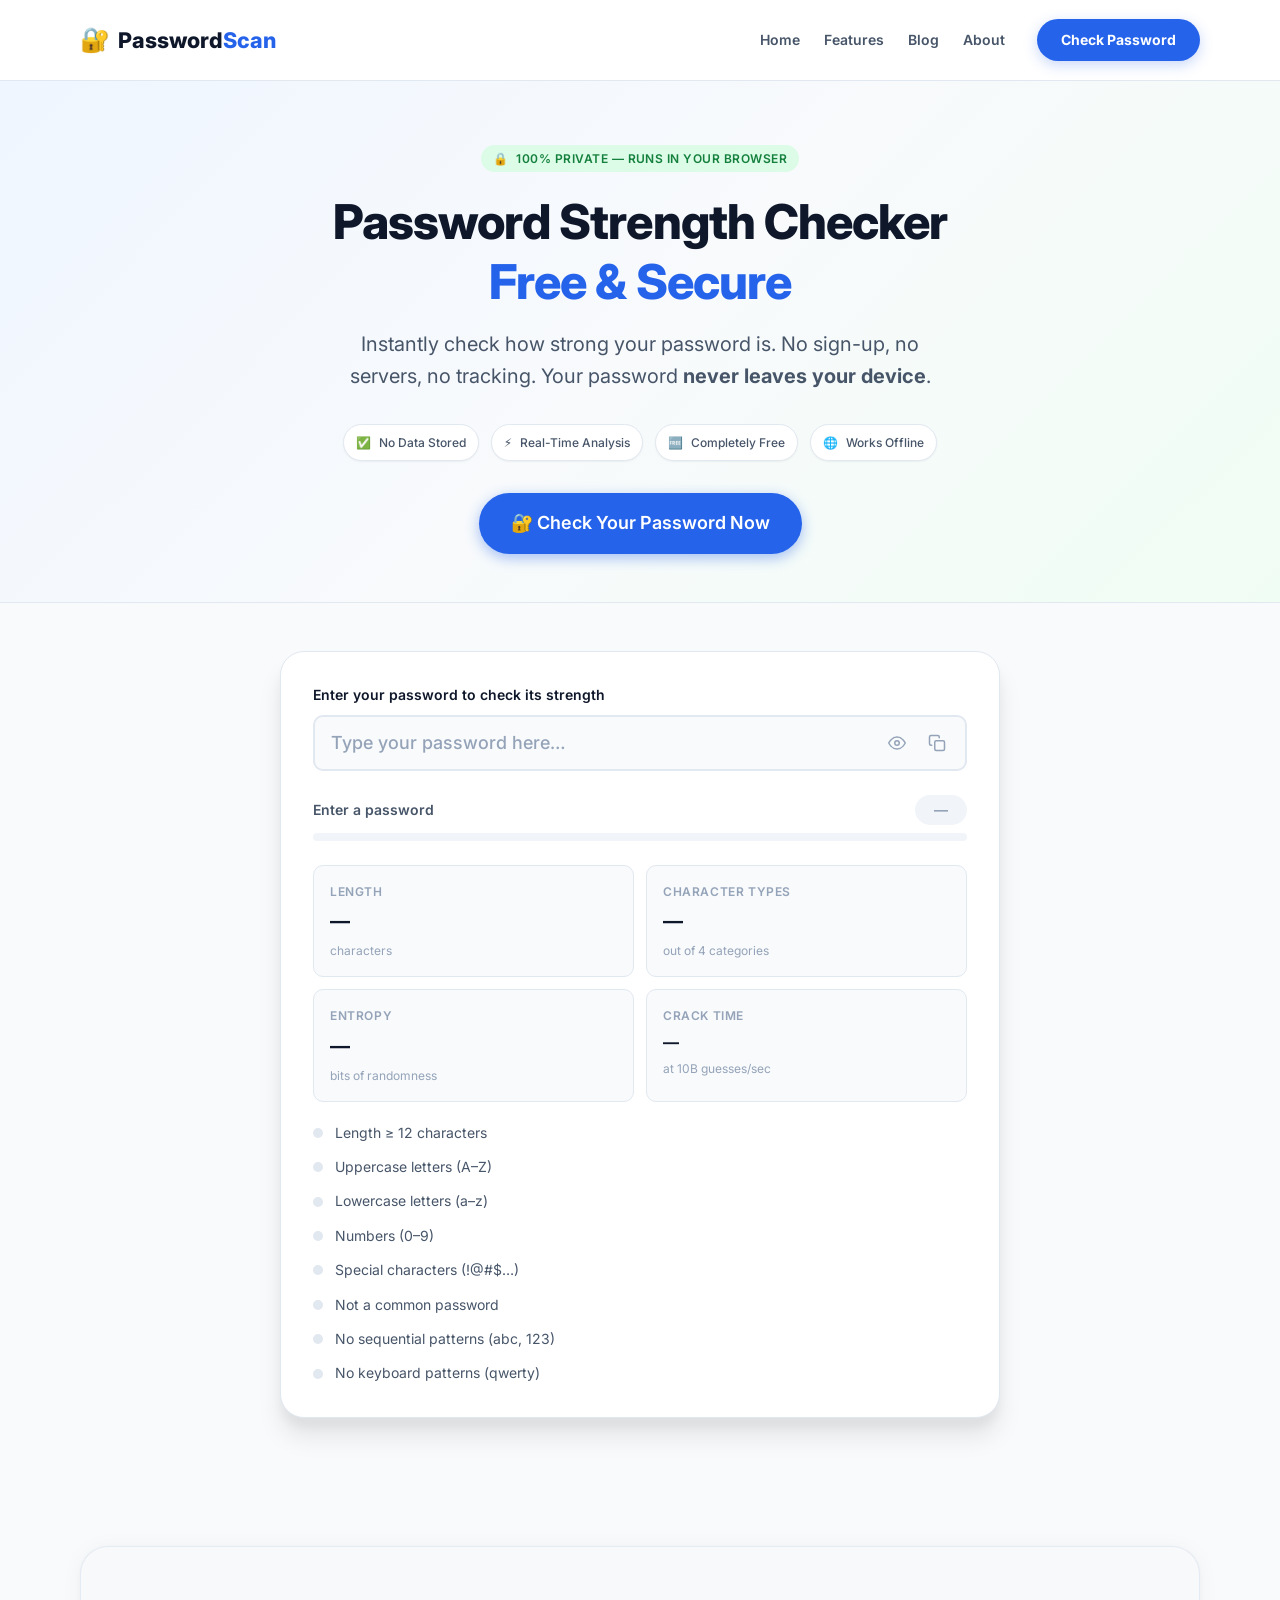
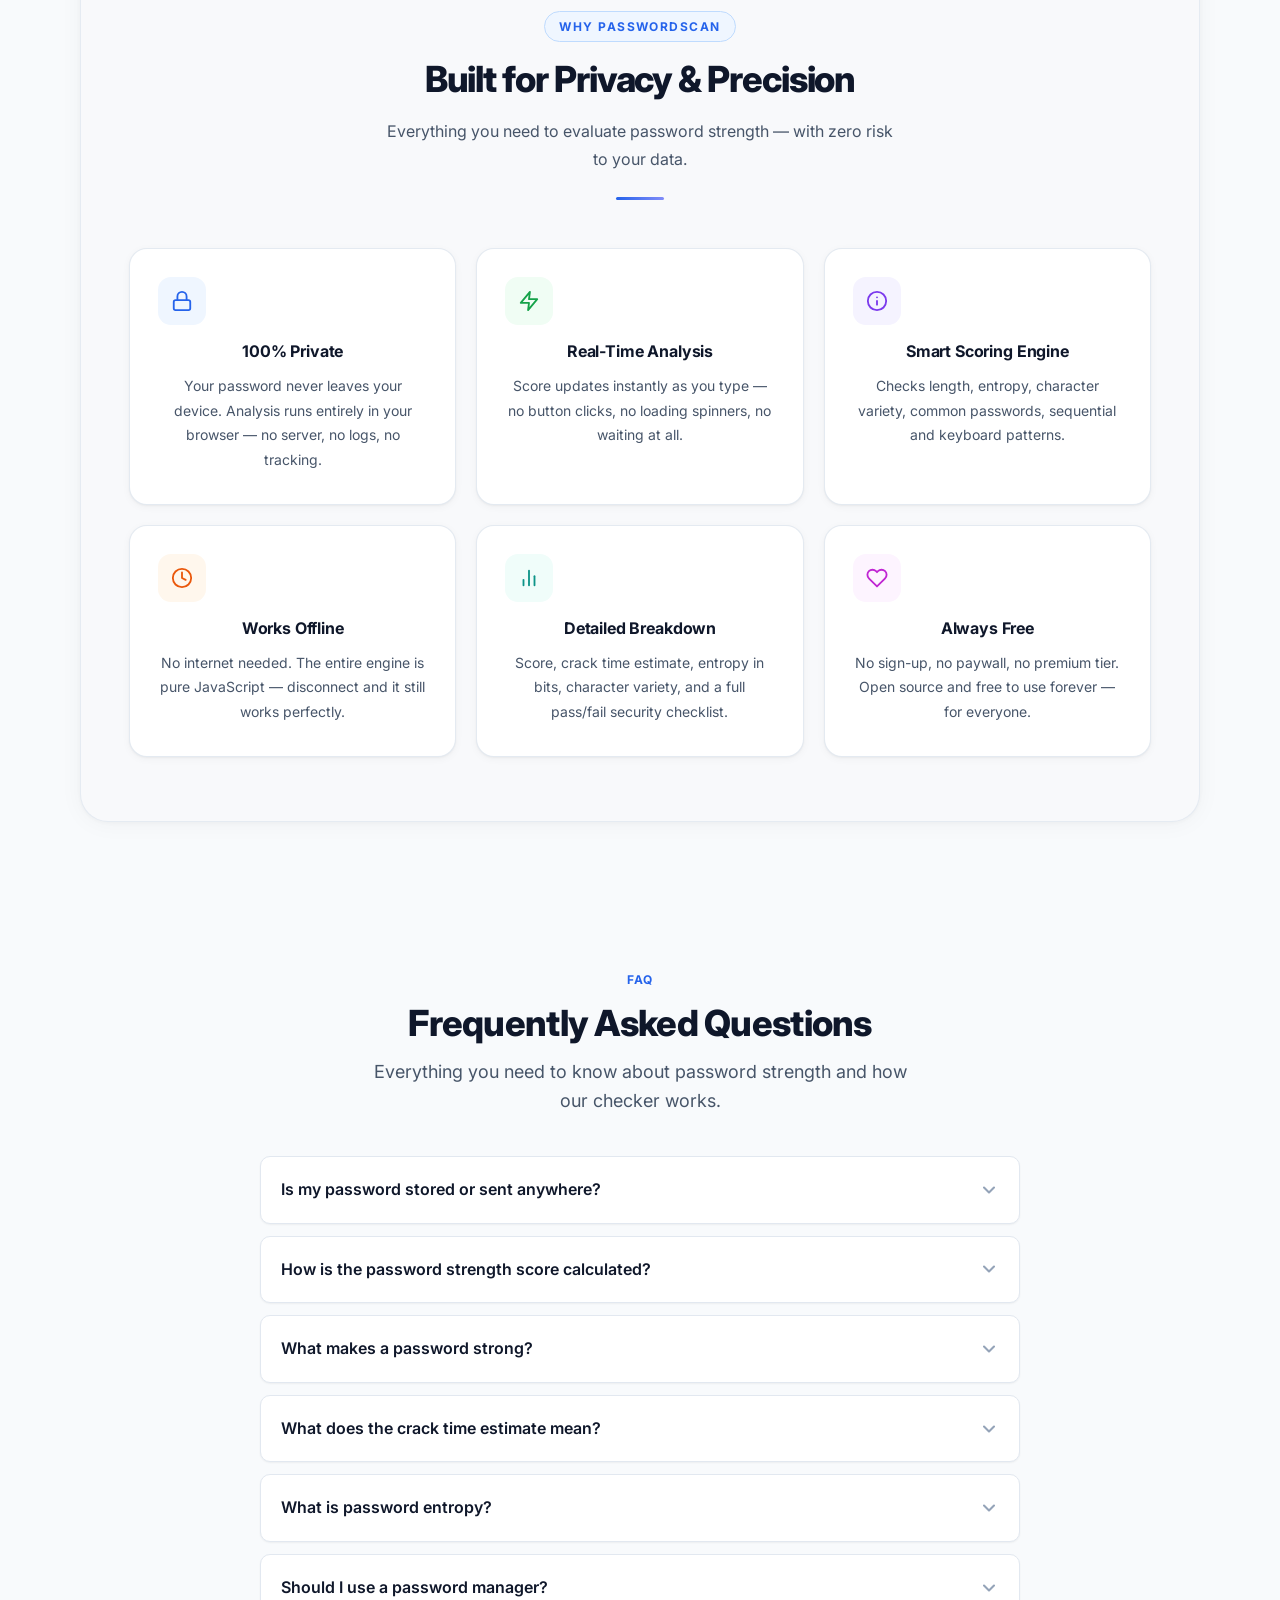
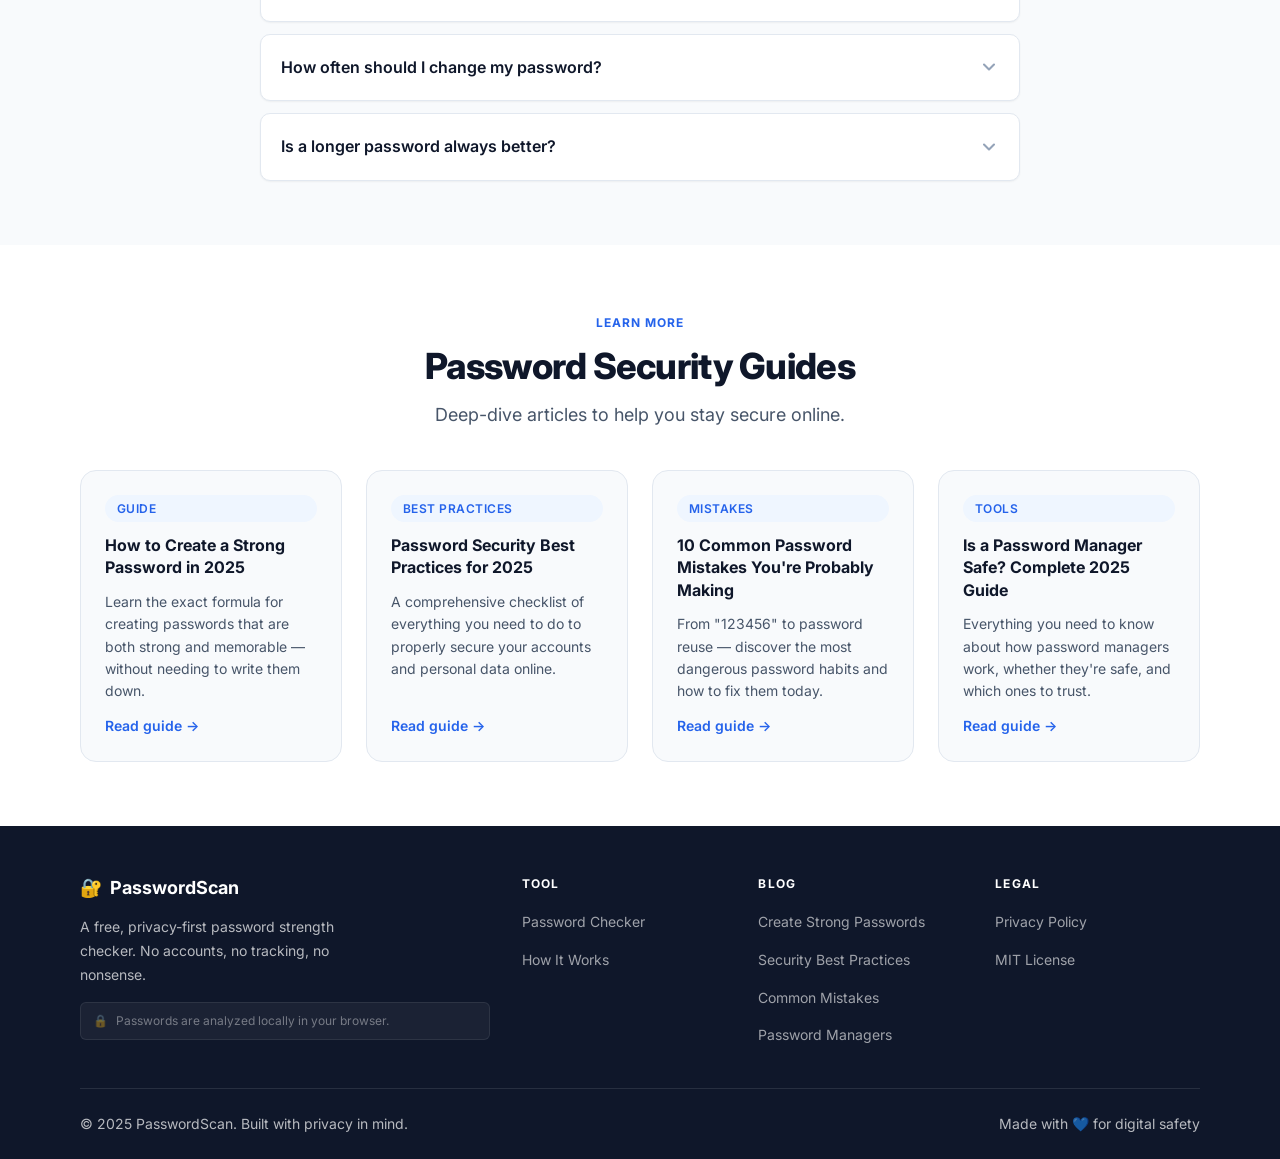
==== index.html @ da3a09b2 "Add files via upload" ====
﻿<!DOCTYPE html>
<html lang="en">

<head>
    <meta charset="UTF-8">
    <meta name="viewport" content="width=device-width, initial-scale=1.0">

    <!-- Primary SEO -->
    <title>Password Strength Checker – Free & Secure | PasswordScan</title>
    <meta name="description"
        content="Check your password strength instantly. Free, secure, and 100% client-side — your password never leaves your browser. Get a score, crack time estimate, and improvement tips.">
    <link rel="canonical" href="https://passwordscan.vercel.app/">

    <!-- Open Graph -->
    <meta property="og:type" content="website">
    <meta property="og:url" content="https://passwordscan.vercel.app/">
    <meta property="og:title" content="Password Strength Checker – Free & Secure | PasswordScan">
    <meta property="og:description"
        content="Check your password strength instantly. Free, secure, and 100% client-side — your password never leaves your browser.">
    <meta property="og:image" content="https://passwordscan.vercel.app/assets/og-image.jpg">
    <meta property="og:image:width" content="1200">
    <meta property="og:image:height" content="630">
    <meta property="og:site_name" content="PasswordScan">

    <!-- Twitter Card -->
    <meta name="twitter:card" content="summary_large_image">
    <meta name="twitter:title" content="Password Strength Checker – Free & Secure | PasswordScan">
    <meta name="twitter:description"
        content="100% client-side password strength checker. Score, crack time, and actionable tips. Your password never leaves your browser.">
    <meta name="twitter:image" content="https://passwordscan.vercel.app/assets/og-image.jpg">

    <!-- Performance -->
    <link rel="preconnect" href="https://fonts.googleapis.com">
    <link rel="preconnect" href="https://fonts.gstatic.com" crossorigin>
    <link href="https://fonts.googleapis.com/css2?family=Inter:wght@400;500;600;700;800&display=swap" rel="stylesheet">
    <link rel="stylesheet" href="css/styles.css">

    <!-- Favicon -->
    <link rel="icon"
        href="data:image/svg+xml,<svg xmlns='http://www.w3.org/2000/svg' viewBox='0 0 100 100'><text y='.9em' font-size='90'>🔐</text></svg>">

    <!-- JSON-LD: WebApplication -->
    <script type="application/ld+json">
  {
    "@context": "https://schema.org",
    "@type": "WebApplication",
    "name": "PasswordScan",
    "url": "https://passwordscan.vercel.app/",
    "description": "Free, privacy-first password strength checker. Analyzes passwords entirely in your browser with no data transmission.",
    "applicationCategory": "SecurityApplication",
    "operatingSystem": "All",
    "offers": {
      "@type": "Offer",
      "price": "0",
      "priceCurrency": "USD"
    },
    "featureList": [
      "Real-time password strength analysis",
      "Crack time estimation",
      "Improvement suggestions",
      "100% client-side — no data stored"
    ]
  }
  </script>

    <!-- JSON-LD: FAQPage -->
    <script type="application/ld+json">
  {
    "@context": "https://schema.org",
    "@type": "FAQPage",
    "mainEntity": [
      {
        "@type": "Question",
        "name": "Is my password stored or sent anywhere?",
        "acceptedAnswer": {
          "@type": "Answer",
          "text": "No. PasswordScan runs entirely in your browser using JavaScript. Your password is never sent to any server, stored in any database, or transmitted over the internet. Everything happens locally on your device."
        }
      },
      {
        "@type": "Question",
        "name": "How is the password strength score calculated?",
        "acceptedAnswer": {
          "@type": "Answer",
          "text": "The score (0–100) is calculated by analyzing: password length, presence of uppercase and lowercase letters, numbers, and symbols, character variety, entropy, and penalties for common passwords, sequential patterns (like 'abc' or '123'), keyboard patterns (like 'qwerty'), and repeated characters."
        }
      },
      {
        "@type": "Question",
        "name": "What makes a password strong?",
        "acceptedAnswer": {
          "@type": "Answer",
          "text": "A strong password has at least 12–16 characters and uses a mix of uppercase letters, lowercase letters, numbers, and special symbols. It avoids dictionary words, common patterns, and personal information like your name or birthday."
        }
      },
      {
        "@type": "Question",
        "name": "What does the crack time estimate mean?",
        "acceptedAnswer": {
          "@type": "Answer",
          "text": "The crack time is an estimate of how long it would take a powerful computer making 10 billion guesses per second to crack your password. This is based on the password's entropy — the mathematical measure of randomness and unpredictability."
        }
      },
      {
        "@type": "Question",
        "name": "Should I use a password manager?",
        "acceptedAnswer": {
          "@type": "Answer",
          "text": "Yes. Password managers like Bitwarden, 1Password, and Dashlane help you create and store strong, unique passwords for every account. This is the single most effective way to improve your password security."
        }
      }
    ]
  }
  </script>
</head>

<body>

    <div id="header"></div>

    <main id="main-content">

        <!-- ── HERO ──────────────────────────────────────────────── -->
        <section class="hero" aria-labelledby="hero-heading">
            <div class="container">
                <div class="hero-badge" aria-label="Privacy guarantee">
                    <span aria-hidden="true">🔒</span> 100% Private — Runs in Your Browser
                </div>

                <h1 id="hero-heading">
                    Password Strength Checker<br>
                    <span class="highlight">Free &amp; Secure</span>
                </h1>

                <p class="hero-subtitle">
                    Instantly check how strong your password is. No sign-up, no servers, no tracking.
                    Your password <strong>never leaves your device</strong>.
                </p>

                <div class="trust-badges" aria-label="Trust indicators">
                    <span class="trust-badge"><span aria-hidden="true">✅</span> No Data Stored</span>
                    <span class="trust-badge"><span aria-hidden="true">⚡</span> Real-Time Analysis</span>
                    <span class="trust-badge"><span aria-hidden="true">🆓</span> Completely Free</span>
                    <span class="trust-badge"><span aria-hidden="true">🌐</span> Works Offline</span>
                </div>

                <div class="hero-cta" style="margin-top:var(--space-8);display:flex;justify-content:center;">
                    <a href="#tool-section" class="btn btn-primary btn-lg" id="hero-check-btn">
                        🔐 Check Your Password Now
                    </a>
                </div>
            </div>
        </section>

        <!-- ── TOOL ───────────────────────────────────────────────── -->
        <section class="tool-section" id="tool-section" aria-labelledby="tool-heading">
            <div class="container">
                <div class="tool-card">
                    <h2 id="tool-heading" class="visually-hidden">Password Strength Checker Tool</h2>

                    <!-- Password Input -->
                    <label for="password-input" class="input-label">
                        Enter your password to check its strength
                    </label>
                    <div class="input-wrapper">
                        <input type="password" id="password-input" class="password-input"
                            placeholder="Type your password here…" autocomplete="new-password" spellcheck="false"
                            autocorrect="off" autocapitalize="none" aria-describedby="strength-announce"
                            maxlength="128">
                        <div class="input-actions">
                            <button class="icon-btn" id="toggle-visibility" aria-label="Show password" type="button">
                                <!-- injected by ui-controller.js -->
                            </button>
                            <button class="icon-btn" id="copy-btn" aria-label="Copy password to clipboard"
                                type="button">
                                <svg xmlns="http://www.w3.org/2000/svg" width="18" height="18" viewBox="0 0 24 24"
                                    fill="none" stroke="currentColor" stroke-width="2" stroke-linecap="round"
                                    stroke-linejoin="round" aria-hidden="true">
                                    <rect x="9" y="9" width="13" height="13" rx="2" ry="2" />
                                    <path d="M5 15H4a2 2 0 0 1-2-2V4a2 2 0 0 1 2-2h9a2 2 0 0 1 2 2v1" />
                                </svg>
                            </button>
                        </div>
                    </div>

                    <!-- ARIA Live Region -->
                    <div id="strength-announce" class="visually-hidden" role="status" aria-live="polite"
                        aria-atomic="true"></div>

                    <!-- Strength Meter -->
                    <div class="meter-section">
                        <div class="meter-header">
                            <span id="strength-label" class="strength-label-text" aria-hidden="true">Enter a
                                password</span>
                            <span id="score-badge" class="score-badge" aria-hidden="true">—</span>
                        </div>
                        <div class="meter-track" role="progressbar" aria-valuenow="0" aria-valuemin="0"
                            aria-valuemax="100" aria-label="Password strength">
                            <div class="meter-fill" id="meter-fill"></div>
                        </div>
                    </div>

                    <!-- Score Grid -->
                    <div class="score-grid" aria-label="Password analysis breakdown">
                        <div class="score-card">
                            <div class="score-card-label">Length</div>
                            <div class="score-card-value" id="card-length">—</div>
                            <div class="score-card-sub">characters</div>
                        </div>
                        <div class="score-card">
                            <div class="score-card-label">Character Types</div>
                            <div class="score-card-value" id="card-variety">—</div>
                            <div class="score-card-sub">out of 4 categories</div>
                        </div>
                        <div class="score-card">
                            <div class="score-card-label">Entropy</div>
                            <div class="score-card-value" id="card-entropy">—</div>
                            <div class="score-card-sub">bits of randomness</div>
                        </div>
                        <div class="score-card">
                            <div class="score-card-label">Crack Time</div>
                            <div class="score-card-value" id="card-crack-time" style="font-size:var(--text-base)">—
                            </div>
                            <div class="score-card-sub">at 10B guesses/sec</div>
                        </div>
                    </div>

                    <!-- Factor Checklist -->
                    <div class="factors-list" aria-label="Password requirements checklist">
                        <div class="factor-item" id="factor-length">
                            <div class="factor-indicator" aria-hidden="true"></div>
                            <span class="factor-label">Length ≥ 12 characters</span>
                            <span class="factor-status" aria-hidden="true"></span>
                        </div>
                        <div class="factor-item" id="factor-upper">
                            <div class="factor-indicator" aria-hidden="true"></div>
                            <span class="factor-label">Uppercase letters (A–Z)</span>
                            <span class="factor-status" aria-hidden="true"></span>
                        </div>
                        <div class="factor-item" id="factor-lower">
                            <div class="factor-indicator" aria-hidden="true"></div>
                            <span class="factor-label">Lowercase letters (a–z)</span>
                            <span class="factor-status" aria-hidden="true"></span>
                        </div>
                        <div class="factor-item" id="factor-numbers">
                            <div class="factor-indicator" aria-hidden="true"></div>
                            <span class="factor-label">Numbers (0–9)</span>
                            <span class="factor-status" aria-hidden="true"></span>
                        </div>
                        <div class="factor-item" id="factor-symbols">
                            <div class="factor-indicator" aria-hidden="true"></div>
                            <span class="factor-label">Special characters (!@#$…)</span>
                            <span class="factor-status" aria-hidden="true"></span>
                        </div>
                        <div class="factor-item" id="factor-common">
                            <div class="factor-indicator" aria-hidden="true"></div>
                            <span class="factor-label">Not a common password</span>
                            <span class="factor-status" aria-hidden="true"></span>
                        </div>
                        <div class="factor-item" id="factor-sequence">
                            <div class="factor-indicator" aria-hidden="true"></div>
                            <span class="factor-label">No sequential patterns (abc, 123)</span>
                            <span class="factor-status" aria-hidden="true"></span>
                        </div>
                        <div class="factor-item" id="factor-keyboard">
                            <div class="factor-indicator" aria-hidden="true"></div>
                            <span class="factor-label">No keyboard patterns (qwerty)</span>
                            <span class="factor-status" aria-hidden="true"></span>
                        </div>
                    </div>

                    <!-- Suggestions Panel -->
                    <div class="suggestions-panel" id="suggestions-panel" aria-live="polite">
                        <div class="suggestions-header">
                            <span aria-hidden="true">💡</span> How to improve your password
                        </div>
                        <ul class="suggestions-list" id="suggestions-list"
                            aria-label="Password improvement suggestions"></ul>
                    </div>
                </div>
            </div>
        </section>
        <!-- ── FEATURES ───────────────────────────────────────────── -->
        <section class="features-section" id="features-section" aria-labelledby="features-heading">
            <div class="container">
                <div class="features-outer">

                    <!-- Section header -->
                    <div class="features-section-header">
                        <span class="features-eyebrow">Why PasswordScan</span>
                        <h2 class="features-title" id="features-heading">Built for Privacy &amp; Precision</h2>
                        <p class="features-subtitle">Everything you need to evaluate password strength — with zero risk
                            to your data.</p>
                        <div class="features-divider" aria-hidden="true"></div>
                    </div>

                    <!-- Cards grid -->
                    <div class="features-grid" role="list">

                        <article class="feature-card" role="listitem" tabindex="0">
                            <div class="fc-icon-wrap fc-blue" aria-hidden="true">
                                <svg width="22" height="22" viewBox="0 0 24 24" fill="none" stroke="currentColor"
                                    stroke-width="2" stroke-linecap="round" stroke-linejoin="round">
                                    <rect x="3" y="11" width="18" height="11" rx="2" />
                                    <path d="M7 11V7a5 5 0 0 1 10 0v4" />
                                </svg>
                            </div>
                            <h3 class="fc-title">100% Private</h3>
                            <p class="fc-desc">Your password never leaves your device. Analysis runs entirely in your
                                browser — no server, no logs, no tracking.</p>
                        </article>

                        <article class="feature-card" role="listitem" tabindex="0">
                            <div class="fc-icon-wrap fc-green" aria-hidden="true">
                                <svg width="22" height="22" viewBox="0 0 24 24" fill="none" stroke="currentColor"
                                    stroke-width="2" stroke-linecap="round" stroke-linejoin="round">
                                    <polygon points="13 2 3 14 12 14 11 22 21 10 12 10 13 2" />
                                </svg>
                            </div>
                            <h3 class="fc-title">Real-Time Analysis</h3>
                            <p class="fc-desc">Score updates instantly as you type — no button clicks, no loading
                                spinners, no waiting at all.</p>
                        </article>

                        <article class="feature-card" role="listitem" tabindex="0">
                            <div class="fc-icon-wrap fc-purple" aria-hidden="true">
                                <svg width="22" height="22" viewBox="0 0 24 24" fill="none" stroke="currentColor"
                                    stroke-width="2" stroke-linecap="round" stroke-linejoin="round">
                                    <circle cx="12" cy="12" r="10" />
                                    <path d="M12 16v-4M12 8h.01" />
                                </svg>
                            </div>
                            <h3 class="fc-title">Smart Scoring Engine</h3>
                            <p class="fc-desc">Checks length, entropy, character variety, common passwords, sequential
                                and keyboard patterns.</p>
                        </article>

                        <article class="feature-card" role="listitem" tabindex="0">
                            <div class="fc-icon-wrap fc-orange" aria-hidden="true">
                                <svg width="22" height="22" viewBox="0 0 24 24" fill="none" stroke="currentColor"
                                    stroke-width="2" stroke-linecap="round" stroke-linejoin="round">
                                    <path d="M12 2a10 10 0 1 0 10 10A10 10 0 0 0 12 2z" />
                                    <path d="M12 6v6l4 2" />
                                </svg>
                            </div>
                            <h3 class="fc-title">Works Offline</h3>
                            <p class="fc-desc">No internet needed. The entire engine is pure JavaScript — disconnect and
                                it still works perfectly.</p>
                        </article>

                        <article class="feature-card" role="listitem" tabindex="0">
                            <div class="fc-icon-wrap fc-teal" aria-hidden="true">
                                <svg width="22" height="22" viewBox="0 0 24 24" fill="none" stroke="currentColor"
                                    stroke-width="2" stroke-linecap="round" stroke-linejoin="round">
                                    <line x1="18" y1="20" x2="18" y2="10" />
                                    <line x1="12" y1="20" x2="12" y2="4" />
                                    <line x1="6" y1="20" x2="6" y2="14" />
                                </svg>
                            </div>
                            <h3 class="fc-title">Detailed Breakdown</h3>
                            <p class="fc-desc">Score, crack time estimate, entropy in bits, character variety, and a
                                full pass/fail security checklist.</p>
                        </article>

                        <article class="feature-card" role="listitem" tabindex="0">
                            <div class="fc-icon-wrap fc-pink" aria-hidden="true">
                                <svg width="22" height="22" viewBox="0 0 24 24" fill="none" stroke="currentColor"
                                    stroke-width="2" stroke-linecap="round" stroke-linejoin="round">
                                    <path
                                        d="M20.84 4.61a5.5 5.5 0 0 0-7.78 0L12 5.67l-1.06-1.06a5.5 5.5 0 0 0-7.78 7.78l1.06 1.06L12 21.23l7.78-7.78 1.06-1.06a5.5 5.5 0 0 0 0-7.78z" />
                                </svg>
                            </div>
                            <h3 class="fc-title">Always Free</h3>
                            <p class="fc-desc">No sign-up, no paywall, no premium tier. Open source and free to use
                                forever — for everyone.</p>
                        </article>

                    </div><!-- /features-grid -->
                </div><!-- /features-outer -->
            </div><!-- /container -->
        </section>

        <!-- ── FAQ ────────────────────────────────────────────────── -->
        <section class="section faq-section" id="faq" aria-labelledby="faq-heading">
            <div class="container">
                <div class="section-header">
                    <div class="section-label">FAQ</div>
                    <h2 class="section-title" id="faq-heading">Frequently Asked Questions</h2>
                    <p class="section-desc">Everything you need to know about password strength and how our checker
                        works.</p>
                </div>

                <div class="faq-list" role="list">

                    <div class="faq-item" role="listitem">
                        <button class="faq-question" aria-expanded="false">
                            Is my password stored or sent anywhere?
                            <svg class="faq-icon" xmlns="http://www.w3.org/2000/svg" viewBox="0 0 24 24" fill="none"
                                stroke="currentColor" stroke-width="2.5" stroke-linecap="round" stroke-linejoin="round"
                                aria-hidden="true">
                                <polyline points="6 9 12 15 18 9" />
                            </svg>
                        </button>
                        <div class="faq-answer">
                            <div class="faq-answer-inner">
                                No. PasswordScan runs entirely in your browser using JavaScript. Your password is
                                <strong>never sent to any server</strong>, stored in any database, or transmitted over
                                the internet. Everything happens locally on your device. You can even disconnect from
                                the internet and the tool will still work.
                            </div>
                        </div>
                    </div>

                    <div class="faq-item" role="listitem">
                        <button class="faq-question" aria-expanded="false">
                            How is the password strength score calculated?
                            <svg class="faq-icon" xmlns="http://www.w3.org/2000/svg" viewBox="0 0 24 24" fill="none"
                                stroke="currentColor" stroke-width="2.5" stroke-linecap="round" stroke-linejoin="round"
                                aria-hidden="true">
                                <polyline points="6 9 12 15 18 9" />
                            </svg>
                        </button>
                        <div class="faq-answer">
                            <div class="faq-answer-inner">
                                The score (0–100) analyzes: password length (longer = better), character variety
                                (uppercase, lowercase, numbers, symbols), mathematical entropy (bits of randomness), and
                                applies penalties for common passwords, sequential patterns like "abc" or "123",
                                keyboard patterns like "qwerty", and repeated characters.
                            </div>
                        </div>
                    </div>

                    <div class="faq-item" role="listitem">
                        <button class="faq-question" aria-expanded="false">
                            What makes a password strong?
                            <svg class="faq-icon" xmlns="http://www.w3.org/2000/svg" viewBox="0 0 24 24" fill="none"
                                stroke="currentColor" stroke-width="2.5" stroke-linecap="round" stroke-linejoin="round"
                                aria-hidden="true">
                                <polyline points="6 9 12 15 18 9" />
                            </svg>
                        </button>
                        <div class="faq-answer">
                            <div class="faq-answer-inner">
                                A strong password has <strong>at least 12–16 characters</strong> and uses a mix of
                                uppercase letters (A–Z), lowercase letters (a–z), numbers (0–9), and special symbols
                                (!@#$%). It avoids dictionary words, common patterns, and personal information like your
                                name or birthday.
                            </div>
                        </div>
                    </div>

                    <div class="faq-item" role="listitem">
                        <button class="faq-question" aria-expanded="false">
                            What does the crack time estimate mean?
                            <svg class="faq-icon" xmlns="http://www.w3.org/2000/svg" viewBox="0 0 24 24" fill="none"
                                stroke="currentColor" stroke-width="2.5" stroke-linecap="round" stroke-linejoin="round"
                                aria-hidden="true">
                                <polyline points="6 9 12 15 18 9" />
                            </svg>
                        </button>
                        <div class="faq-answer">
                            <div class="faq-answer-inner">
                                The crack time estimates how long it would take a powerful computer making <strong>10
                                    billion guesses per second</strong> to crack your password through brute force. This
                                is based on the password's entropy — the mathematical measure of unpredictability. A
                                password taking "centuries" to crack is considered very secure.
                            </div>
                        </div>
                    </div>

                    <div class="faq-item" role="listitem">
                        <button class="faq-question" aria-expanded="false">
                            What is password entropy?
                            <svg class="faq-icon" xmlns="http://www.w3.org/2000/svg" viewBox="0 0 24 24" fill="none"
                                stroke="currentColor" stroke-width="2.5" stroke-linecap="round" stroke-linejoin="round"
                                aria-hidden="true">
                                <polyline points="6 9 12 15 18 9" />
                            </svg>
                        </button>
                        <div class="faq-answer">
                            <div class="faq-answer-inner">
                                Entropy, measured in bits, quantifies how unpredictable a password is. It's calculated
                                from the size of the character set used and the length of the password. A password with
                                60+ bits of entropy is generally considered strong. For example, a 16-character password
                                using all four character types has around 104 bits of entropy.
                            </div>
                        </div>
                    </div>

                    <div class="faq-item" role="listitem">
                        <button class="faq-question" aria-expanded="false">
                            Should I use a password manager?
                            <svg class="faq-icon" xmlns="http://www.w3.org/2000/svg" viewBox="0 0 24 24" fill="none"
                                stroke="currentColor" stroke-width="2.5" stroke-linecap="round" stroke-linejoin="round"
                                aria-hidden="true">
                                <polyline points="6 9 12 15 18 9" />
                            </svg>
                        </button>
                        <div class="faq-answer">
                            <div class="faq-answer-inner">
                                Absolutely. Password managers like <strong>Bitwarden</strong> (free & open source),
                                1Password, and Dashlane help you create and securely store unique, strong passwords for
                                every account. This is the single most effective step you can take to improve your
                                online security. <a href="/blog/is-password-manager-safe/" class="text-primary">Read: Is
                                    a password manager safe?</a>
                            </div>
                        </div>
                    </div>

                    <div class="faq-item" role="listitem">
                        <button class="faq-question" aria-expanded="false">
                            How often should I change my password?
                            <svg class="faq-icon" xmlns="http://www.w3.org/2000/svg" viewBox="0 0 24 24" fill="none"
                                stroke="currentColor" stroke-width="2.5" stroke-linecap="round" stroke-linejoin="round"
                                aria-hidden="true">
                                <polyline points="6 9 12 15 18 9" />
                            </svg>
                        </button>
                        <div class="faq-answer">
                            <div class="faq-answer-inner">
                                Modern security guidelines (from NIST) no longer recommend changing passwords on a fixed
                                schedule. Instead, change your password if: you suspect a breach, you've been notified
                                of a data leak, or you've used the same password on multiple sites. Use a <a
                                    href="/blog/is-password-manager-safe/" class="text-primary">password manager</a> to
                                use unique passwords everywhere.
                            </div>
                        </div>
                    </div>

                    <div class="faq-item" role="listitem">
                        <button class="faq-question" aria-expanded="false">
                            Is a longer password always better?
                            <svg class="faq-icon" xmlns="http://www.w3.org/2000/svg" viewBox="0 0 24 24" fill="none"
                                stroke="currentColor" stroke-width="2.5" stroke-linecap="round" stroke-linejoin="round"
                                aria-hidden="true">
                                <polyline points="6 9 12 15 18 9" />
                            </svg>
                        </button>
                        <div class="faq-answer">
                            <div class="faq-answer-inner">
                                Yes — length is the single most impactful factor in password strength. A 20-character
                                password using only lowercase letters is often stronger than a 10-character password
                                with all four character types. Ideally, aim for both length <em>and</em> variety. A 16+
                                character password mixing all types is extremely strong.
                            </div>
                        </div>
                    </div>

                </div>
            </div>
        </section>

        <!-- ── RELATED ARTICLES ───────────────────────────────────── -->
        <section class="section articles-section" aria-labelledby="articles-heading">
            <div class="container">
                <div class="section-header">
                    <div class="section-label">Learn More</div>
                    <h2 class="section-title" id="articles-heading">Password Security Guides</h2>
                    <p class="section-desc">Deep-dive articles to help you stay secure online.</p>
                </div>

                <div class="articles-grid">
                    <a href="/blog/how-to-create-strong-password/" class="article-card">
                        <div class="article-tag">Guide</div>
                        <div class="article-title">How to Create a Strong Password in 2025</div>
                        <p class="article-excerpt">Learn the exact formula for creating passwords that are both strong
                            and memorable — without needing to write them down.</p>
                        <div class="article-link">Read guide <span aria-hidden="true">→</span></div>
                    </a>

                    <a href="/blog/password-security-best-practices/" class="article-card">
                        <div class="article-tag">Best Practices</div>
                        <div class="article-title">Password Security Best Practices for 2025</div>
                        <p class="article-excerpt">A comprehensive checklist of everything you need to do to properly
                            secure your accounts and personal data online.</p>
                        <div class="article-link">Read guide <span aria-hidden="true">→</span></div>
                    </a>

                    <a href="/blog/common-password-mistakes/" class="article-card">
                        <div class="article-tag">Mistakes</div>
                        <div class="article-title">10 Common Password Mistakes You're Probably Making</div>
                        <p class="article-excerpt">From "123456" to password reuse — discover the most dangerous
                            password habits and how to fix them today.</p>
                        <div class="article-link">Read guide <span aria-hidden="true">→</span></div>
                    </a>

                    <a href="/blog/is-password-manager-safe/" class="article-card">
                        <div class="article-tag">Tools</div>
                        <div class="article-title">Is a Password Manager Safe? Complete 2025 Guide</div>
                        <p class="article-excerpt">Everything you need to know about how password managers work, whether
                            they're safe, and which ones to trust.</p>
                        <div class="article-link">Read guide <span aria-hidden="true">→</span></div>
                    </a>
                </div>
            </div>
        </section>

    </main>

    <div id="footer"></div>

    <script src="js/components-loader.js"></script>

    <script type="module" src="js/ui-controller.js"></script>
</body>

</html>
---- css/styles.css ----
﻿/* ============================================================
   PasswordScan – styles.css
   Design System: Clean, bright, tool-style UI
   Author: PasswordScan
   ============================================================ */

/* ── 1. DESIGN TOKENS ─────────────────────────────────────── */
:root {
    /* Brand Colors */
    --clr-primary: #2563eb;
    --clr-primary-dark: #1d4ed8;
    --clr-primary-light: #eff6ff;

    /* Strength Colors */
    --clr-weak: #ef4444;
    --clr-moderate: #f97316;
    --clr-strong: #22c55e;
    --clr-very-strong: #16a34a;

    /* Neutral Palette */
    --clr-bg: #f8fafc;
    --clr-surface: #ffffff;
    --clr-border: #e2e8f0;
    --clr-border-light: #f1f5f9;

    /* Text */
    --clr-text-primary: #0f172a;
    --clr-text-secondary: #475569;
    --clr-text-muted: #94a3b8;

    /* Shadows */
    --shadow-xs: 0 1px 2px rgba(0, 0, 0, .05);
    --shadow-sm: 0 1px 3px rgba(0, 0, 0, .08), 0 1px 2px rgba(0, 0, 0, .04);
    --shadow-md: 0 4px 6px rgba(0, 0, 0, .07), 0 2px 4px rgba(0, 0, 0, .05);
    --shadow-lg: 0 10px 15px rgba(0, 0, 0, .08), 0 4px 6px rgba(0, 0, 0, .04);
    --shadow-xl: 0 20px 25px rgba(0, 0, 0, .08), 0 10px 10px rgba(0, 0, 0, .04);

    /* Radii */
    --radius-sm: 6px;
    --radius-md: 10px;
    --radius-lg: 16px;
    --radius-xl: 24px;
    --radius-full: 9999px;

    /* Spacing */
    --space-1: 4px;
    --space-2: 8px;
    --space-3: 12px;
    --space-4: 16px;
    --space-5: 20px;
    --space-6: 24px;
    --space-8: 32px;
    --space-10: 40px;
    --space-12: 48px;
    --space-16: 64px;
    --space-20: 80px;
    --space-24: 96px;

    /* Typography */
    --font-sans: 'Inter', system-ui, -apple-system, sans-serif;
    --text-xs: 0.75rem;
    --text-sm: 0.875rem;
    --text-base: 1rem;
    --text-lg: 1.125rem;
    --text-xl: 1.25rem;
    --text-2xl: 1.5rem;
    --text-3xl: 1.875rem;
    --text-4xl: 2.25rem;
    --text-5xl: 3rem;

    /* Transitions */
    --transition-fast: 150ms ease;
    --transition-base: 250ms ease;
    --transition-slow: 400ms ease;

    /* Layout */
    --container-max: 1160px;
    --container-px: var(--space-5);
}

/* ── 2. RESET ──────────────────────────────────────────────── */
*,
*::before,
*::after {
    box-sizing: border-box;
    margin: 0;
    padding: 0;
}

html {
    scroll-behavior: smooth;
    -webkit-text-size-adjust: 100%;
    tab-size: 4;
}

body {
    font-family: var(--font-sans);
    font-size: var(--text-base);
    line-height: 1.6;
    color: var(--clr-text-primary);
    background-color: var(--clr-bg);
    -webkit-font-smoothing: antialiased;
    -moz-osx-font-smoothing: grayscale;
}

img,
svg {
    display: block;
    max-width: 100%;
}

a {
    color: inherit;
    text-decoration: none;
}

ul,
ol {
    list-style: none;
}

button {
    cursor: pointer;
    border: none;
    background: none;
    font: inherit;
}

input,
textarea,
select {
    font: inherit;
}

h1,
h2,
h3,
h4,
h5,
h6 {
    line-height: 1.25;
    font-weight: 700;
    color: var(--clr-text-primary);
}

/* ── 3. LAYOUT ─────────────────────────────────────────────── */
.container {
    width: 100%;
    max-width: var(--container-max);
    margin-inline: auto;
    padding-inline: var(--container-px);
}

.section {
    padding-block: var(--space-16);
}

.section-sm {
    padding-block: var(--space-10);
}

.section-lg {
    padding-block: var(--space-24);
}

/* ── 4. TYPOGRAPHY UTILITIES ───────────────────────────────── */
.text-xs {
    font-size: var(--text-xs);
}

.text-sm {
    font-size: var(--text-sm);
}

.text-lg {
    font-size: var(--text-lg);
}

.text-xl {
    font-size: var(--text-xl);
}

.text-2xl {
    font-size: var(--text-2xl);
}

.text-3xl {
    font-size: var(--text-3xl);
}

.text-muted {
    color: var(--clr-text-secondary);
}

.text-primary {
    color: var(--clr-primary);
}

.font-medium {
    font-weight: 500;
}

.font-semibold {
    font-weight: 600;
}

.text-center {
    text-align: center;
}

/* ── 5. HEADER / NAV ───────────────────────────────────────── */
#header {
    position: sticky;
    top: 0;
    z-index: 1000;
}

.site-header {
    position: sticky;
    top: 0;
    z-index: 1000;
    background: rgba(255, 255, 255, 0.9);
    backdrop-filter: blur(12px);
    -webkit-backdrop-filter: blur(12px);
    border-bottom: 1px solid var(--clr-border);
    transition: all 0.3s cubic-bezier(0.4, 0, 0.2, 1);
}

.site-header.header-scrolled {
    background: rgba(255, 255, 255, 0.98);
    box-shadow: 0 4px 20px rgba(0, 0, 0, 0.05);
    border-bottom-color: transparent;
}

.header-inner {
    display: flex;
    align-items: center;
    justify-content: space-between;
    height: 80px;
    /* Default height */
    transition: height 0.3s ease;
}

.header-scrolled .header-inner {
    height: 64px;
    /* Reduced height on scroll */
}

/* Logo */
.logo {
    display: flex;
    align-items: center;
    gap: var(--space-2);
    font-weight: 800;
    font-size: 1.35rem;
    color: var(--clr-text-primary);
    flex-shrink: 0;
}

.logo-icon {
    font-size: 1.5rem;
}

.logo span.accent {
    color: var(--clr-primary);
}

/* Navigation */
.main-nav {
    display: flex;
    align-items: center;
    gap: var(--space-8);
}

.nav-links-wrap {
    display: flex;
    align-items: center;
    gap: var(--space-6);
}

.nav-link {
    position: relative;
    font-size: var(--text-sm);
    font-weight: 600;
    color: var(--clr-text-secondary);
    padding: var(--space-1) 0;
    transition: color var(--transition-base);
}

.nav-link::after {
    content: '';
    position: absolute;
    bottom: -2px;
    left: 0;
    width: 0;
    height: 2px;
    background: var(--clr-primary);
    transition: width 0.3s ease;
    border-radius: var(--radius-full);
}

.nav-link:hover {
    color: var(--clr-primary);
}

.nav-link:hover::after,
.nav-link.active::after {
    width: 100%;
}

.nav-link.active {
    color: var(--clr-primary);
}

/* CTA Button */
.nav-cta {
    display: inline-flex;
    align-items: center;
    padding: 10px 24px;
    background: var(--clr-primary);
    color: #fff !important;
    border-radius: var(--radius-full);
    font-size: var(--text-sm);
    font-weight: 700;
    box-shadow: 0 4px 14px rgba(37, 99, 235, 0.25);
    transition: all 0.3s ease;
}

.nav-cta:hover {
    background: var(--clr-primary-dark);
    transform: translateY(-2px);
    box-shadow: 0 6px 20px rgba(37, 99, 235, 0.35);
}

/* Mobile nav toggle */
.nav-toggle {
    display: none;
    padding: var(--space-2);
    z-index: 1010;
}

.nav-toggle span {
    display: block;
    width: 24px;
    height: 2px;
    background: var(--clr-text-primary);
    margin: 5px 0;
    transition: 0.3s;
    border-radius: 2px;
}

/* Hamburger animation */
.nav-toggle.open span:nth-child(1) {
    transform: rotate(45deg) translate(5px, 5px);
}

.nav-toggle.open span:nth-child(2) {
    opacity: 0;
    transform: translateX(-10px);
}

.nav-toggle.open span:nth-child(3) {
    transform: rotate(-45deg) translate(5px, -5px);
}

@media (max-width: 991px) {
    .nav-toggle {
        display: block;
    }

    .main-nav {
        position: fixed;
        top: 0;
        right: -100%;
        width: 280px;
        height: 100vh;
        background: #fff;
        flex-direction: column;
        align-items: flex-start;
        padding: 100px var(--space-8) var(--space-8);
        box-shadow: -10px 0 30px rgba(0, 0, 0, 0.05);
        transition: 0.4s cubic-bezier(0.4, 0, 0.2, 1);
        gap: var(--space-8);
    }

    .main-nav.open {
        right: 0;
    }

    .nav-links-wrap {
        flex-direction: column;
        align-items: flex-start;
        width: 100%;
        gap: var(--space-4);
    }

    .nav-link {
        font-size: var(--text-lg);
        width: 100%;
        padding: var(--space-2) 0;
    }

    .nav-cta-wrap {
        width: 100%;
        margin-top: var(--space-4);
    }

    .nav-cta {
        display: flex;
        justify-content: center;
        width: 100%;
    }
}

/* ── 6. HERO SECTION ───────────────────────────────────────── */
.hero {
    background: linear-gradient(135deg, #eff6ff 0%, #f8fafc 50%, #f0fdf4 100%);
    padding-block: var(--space-16) var(--space-12);
    text-align: center;
    border-bottom: 1px solid var(--clr-border);
}

.hero-badge {
    display: inline-flex;
    align-items: center;
    gap: var(--space-2);
    padding: var(--space-1) var(--space-3);
    background: #dcfce7;
    color: #15803d;
    border-radius: var(--radius-full);
    font-size: var(--text-xs);
    font-weight: 600;
    letter-spacing: .04em;
    text-transform: uppercase;
    margin-bottom: var(--space-5);
}

.hero h1 {
    font-size: clamp(var(--text-3xl), 5vw, var(--text-5xl));
    font-weight: 800;
    letter-spacing: -.02em;
    margin-bottom: var(--space-4);
    color: var(--clr-text-primary);
}

.hero h1 .highlight {
    color: var(--clr-primary);
    position: relative;
}

.hero-subtitle {
    font-size: clamp(var(--text-base), 2vw, var(--text-xl));
    color: var(--clr-text-secondary);
    max-width: 600px;
    margin-inline: auto;
    margin-bottom: var(--space-8);
}

.trust-badges {
    display: flex;
    justify-content: center;
    flex-wrap: wrap;
    gap: var(--space-3);
}

.trust-badge {
    display: inline-flex;
    align-items: center;
    gap: var(--space-2);
    padding: var(--space-2) var(--space-3);
    background: var(--clr-surface);
    border: 1px solid var(--clr-border);
    border-radius: var(--radius-full);
    font-size: var(--text-xs);
    font-weight: 500;
    color: var(--clr-text-secondary);
    box-shadow: var(--shadow-xs);
}

/* ── 7. TOOL CARD ──────────────────────────────────────────── */
.tool-section {
    padding-block: var(--space-12);
}

.tool-card {
    background: var(--clr-surface);
    border: 1px solid var(--clr-border);
    border-radius: var(--radius-xl);
    box-shadow: var(--shadow-xl);
    padding: var(--space-8);
    max-width: 720px;
    margin-inline: auto;
}

/* Password Input */
.input-label {
    display: block;
    font-size: var(--text-sm);
    font-weight: 600;
    color: var(--clr-text-primary);
    margin-bottom: var(--space-2);
}

.input-wrapper {
    position: relative;
    display: flex;
    align-items: center;
}

.password-input {
    width: 100%;
    height: 56px;
    padding: 0 96px 0 var(--space-4);
    background: var(--clr-bg);
    border: 2px solid var(--clr-border);
    border-radius: var(--radius-md);
    font-size: var(--text-lg);
    font-weight: 500;
    color: var(--clr-text-primary);
    transition: border-color var(--transition-fast), box-shadow var(--transition-fast);
    letter-spacing: .05em;
}

.password-input:focus {
    outline: none;
    border-color: var(--clr-primary);
    box-shadow: 0 0 0 3px rgba(37, 99, 235, .12);
    background: var(--clr-surface);
}

.password-input::placeholder {
    color: var(--clr-text-muted);
    letter-spacing: normal;
}

.input-actions {
    position: absolute;
    right: var(--space-3);
    display: flex;
    align-items: center;
    gap: var(--space-1);
}

.icon-btn {
    display: flex;
    align-items: center;
    justify-content: center;
    width: 36px;
    height: 36px;
    border-radius: var(--radius-sm);
    color: var(--clr-text-muted);
    transition: color var(--transition-fast), background var(--transition-fast);
}

.icon-btn:hover {
    color: var(--clr-primary);
    background: var(--clr-primary-light);
}

.icon-btn svg {
    pointer-events: none;
}

/* Strength Meter */
.meter-section {
    margin-top: var(--space-6);
}

.meter-header {
    display: flex;
    justify-content: space-between;
    align-items: center;
    margin-bottom: var(--space-2);
}

.strength-label-text {
    font-size: var(--text-sm);
    font-weight: 600;
    color: var(--clr-text-secondary);
    transition: color var(--transition-base);
}

.strength-label-text.weak {
    color: var(--clr-weak);
}

.strength-label-text.moderate {
    color: var(--clr-moderate);
}

.strength-label-text.strong {
    color: var(--clr-strong);
}

.strength-label-text.very-strong {
    color: var(--clr-very-strong);
}

.score-badge {
    display: inline-flex;
    align-items: center;
    justify-content: center;
    min-width: 52px;
    padding: var(--space-1) var(--space-3);
    border-radius: var(--radius-full);
    font-size: var(--text-sm);
    font-weight: 700;
    background: var(--clr-border-light);
    color: var(--clr-text-muted);
    transition: background var(--transition-base), color var(--transition-base);
}

.score-badge.weak {
    background: #fee2e2;
    color: var(--clr-weak);
}

.score-badge.moderate {
    background: #ffedd5;
    color: var(--clr-moderate);
}

.score-badge.strong {
    background: #dcfce7;
    color: var(--clr-strong);
}

.score-badge.very-strong {
    background: #bbf7d0;
    color: var(--clr-very-strong);
}

.meter-track {
    height: 8px;
    background: var(--clr-border-light);
    border-radius: var(--radius-full);
    overflow: hidden;
}

.meter-fill {
    height: 100%;
    width: 0%;
    border-radius: var(--radius-full);
    background: var(--clr-border);
    transition: width var(--transition-slow), background var(--transition-base);
}

.meter-fill.weak {
    background: var(--clr-weak);
}

.meter-fill.moderate {
    background: var(--clr-moderate);
}

.meter-fill.strong {
    background: var(--clr-strong);
}

.meter-fill.very-strong {
    background: var(--clr-very-strong);
}

/* Score Grid */
.score-grid {
    display: grid;
    grid-template-columns: repeat(2, 1fr);
    gap: var(--space-3);
    margin-top: var(--space-6);
}

.score-card {
    background: var(--clr-bg);
    border: 1px solid var(--clr-border);
    border-radius: var(--radius-md);
    padding: var(--space-4);
    display: flex;
    flex-direction: column;
    gap: var(--space-1);
}

.score-card-label {
    font-size: var(--text-xs);
    font-weight: 600;
    color: var(--clr-text-muted);
    letter-spacing: .05em;
    text-transform: uppercase;
}

.score-card-value {
    font-size: var(--text-xl);
    font-weight: 700;
    color: var(--clr-text-primary);
    transition: color var(--transition-base);
}

.score-card-sub {
    font-size: var(--text-xs);
    color: var(--clr-text-muted);
}

/* Suggestions */
.suggestions-panel {
    margin-top: var(--space-5);
    border: 1px solid var(--clr-border);
    border-radius: var(--radius-md);
    overflow: hidden;
    display: none;
}

.suggestions-panel.visible {
    display: block;
}

.suggestions-header {
    display: flex;
    align-items: center;
    gap: var(--space-2);
    padding: var(--space-3) var(--space-4);
    background: #fffbeb;
    border-bottom: 1px solid #fde68a;
    font-size: var(--text-sm);
    font-weight: 600;
    color: #92400e;
}

.suggestions-list {
    padding: var(--space-3) var(--space-4);
    display: flex;
    flex-direction: column;
    gap: var(--space-2);
}

.suggestion-item {
    display: flex;
    align-items: flex-start;
    gap: var(--space-2);
    font-size: var(--text-sm);
    color: var(--clr-text-secondary);
    line-height: 1.5;
}

.suggestion-item::before {
    content: '→';
    color: var(--clr-moderate);
    flex-shrink: 0;
    font-weight: 700;
    margin-top: 1px;
}

/* Toast */
.toast {
    position: fixed;
    bottom: var(--space-6);
    right: var(--space-6);
    padding: var(--space-3) var(--space-5);
    background: var(--clr-text-primary);
    color: #fff;
    border-radius: var(--radius-md);
    font-size: var(--text-sm);
    font-weight: 500;
    box-shadow: var(--shadow-lg);
    transform: translateY(100px);
    opacity: 0;
    transition: transform var(--transition-base), opacity var(--transition-base);
    z-index: 200;
    pointer-events: none;
}

.toast.show {
    transform: translateY(0);
    opacity: 1;
}

/* ── 8. FEATURES STRIP ─────────────────────────────────────── */
.features-strip {
    background: var(--clr-surface);
    border-top: 1px solid var(--clr-border);
    border-bottom: 1px solid var(--clr-border);
    padding-block: var(--space-10);
}

.features-grid {
    display: grid;
    grid-template-columns: repeat(3, 1fr);
    gap: var(--space-8);
    text-align: center;
}

.feature-item {}

.feature-icon {
    width: 52px;
    height: 52px;
    border-radius: var(--radius-md);
    display: flex;
    align-items: center;
    justify-content: center;
    margin: 0 auto var(--space-3);
    font-size: 24px;
}

.feature-icon.blue {
    background: #eff6ff;
}

.feature-icon.green {
    background: #f0fdf4;
}

.feature-icon.purple {
    background: #f5f3ff;
}

.feature-title {
    font-size: var(--text-base);
    font-weight: 700;
    margin-bottom: var(--space-1);
}

.feature-desc {
    font-size: var(--text-sm);
    color: var(--clr-text-secondary);
    line-height: 1.6;
}

/* ── 9. FAQ SECTION ────────────────────────────────────────── */
.faq-section {
    background: var(--clr-bg);
}

.section-header {
    text-align: center;
    margin-bottom: var(--space-10);
}

.section-label {
    display: inline-block;
    font-size: var(--text-xs);
    font-weight: 700;
    letter-spacing: .08em;
    text-transform: uppercase;
    color: var(--clr-primary);
    margin-bottom: var(--space-3);
}

.section-title {
    font-size: clamp(var(--text-2xl), 4vw, var(--text-4xl));
    font-weight: 800;
    letter-spacing: -.02em;
    margin-bottom: var(--space-3);
}

.section-desc {
    font-size: var(--text-lg);
    color: var(--clr-text-secondary);
    max-width: 560px;
    margin-inline: auto;
}

.faq-list {
    max-width: 760px;
    margin-inline: auto;
    display: flex;
    flex-direction: column;
    gap: var(--space-3);
}

.faq-item {
    background: var(--clr-surface);
    border: 1px solid var(--clr-border);
    border-radius: var(--radius-md);
    overflow: hidden;
    box-shadow: var(--shadow-xs);
}

.faq-question {
    display: flex;
    align-items: center;
    justify-content: space-between;
    width: 100%;
    padding: var(--space-5);
    font-size: var(--text-base);
    font-weight: 600;
    color: var(--clr-text-primary);
    text-align: left;
    transition: background var(--transition-fast);
}

.faq-question:hover {
    background: var(--clr-bg);
}

.faq-icon {
    width: 20px;
    height: 20px;
    flex-shrink: 0;
    color: var(--clr-text-muted);
    transition: transform var(--transition-base);
}

.faq-item.open .faq-icon {
    transform: rotate(180deg);
}

.faq-answer {
    max-height: 0;
    overflow: hidden;
    transition: max-height var(--transition-slow);
}

.faq-answer-inner {
    padding: 0 var(--space-5) var(--space-5);
    font-size: var(--text-sm);
    color: var(--clr-text-secondary);
    line-height: 1.75;
}

.faq-item.open .faq-answer {
    max-height: 400px;
}

/* ── 10. RELATED ARTICLES ──────────────────────────────────── */
.articles-section {
    background: var(--clr-surface);
}

.articles-grid {
    display: grid;
    grid-template-columns: repeat(auto-fill, minmax(260px, 1fr));
    gap: var(--space-6);
    margin-top: var(--space-8);
}

.article-card {
    background: var(--clr-bg);
    border: 1px solid var(--clr-border);
    border-radius: var(--radius-lg);
    padding: var(--space-6);
    display: flex;
    flex-direction: column;
    gap: var(--space-3);
    transition: transform var(--transition-base), box-shadow var(--transition-base);
}

.article-card:hover {
    transform: translateY(-3px);
    box-shadow: var(--shadow-lg);
}

.article-tag {
    display: inline-block;
    padding: var(--space-1) var(--space-3);
    background: var(--clr-primary-light);
    color: var(--clr-primary);
    border-radius: var(--radius-full);
    font-size: var(--text-xs);
    font-weight: 600;
    text-transform: uppercase;
    letter-spacing: .04em;
}

.article-title {
    font-size: var(--text-base);
    font-weight: 700;
    line-height: 1.4;
    color: var(--clr-text-primary);
}

.article-excerpt {
    font-size: var(--text-sm);
    color: var(--clr-text-secondary);
    line-height: 1.6;
    flex: 1;
}

.article-link {
    font-size: var(--text-sm);
    font-weight: 600;
    color: var(--clr-primary);
    display: inline-flex;
    align-items: center;
    gap: var(--space-1);
    transition: gap var(--transition-fast);
}

.article-card:hover .article-link {
    gap: var(--space-2);
}

/* ── 11. CTA SECTION ───────────────────────────────────────── */
.cta-section {
    background: linear-gradient(135deg, var(--clr-primary) 0%, #4338ca 100%);
    color: #fff;
    text-align: center;
    padding-block: var(--space-16);
}

.cta-section .section-title {
    color: #fff;
}

.cta-section .section-desc {
    color: rgba(255, 255, 255, .8);
}

.btn {
    display: inline-flex;
    align-items: center;
    gap: var(--space-2);
    padding: var(--space-3) var(--space-6);
    border-radius: var(--radius-full);
    font-size: var(--text-base);
    font-weight: 600;
    transition: transform var(--transition-fast), box-shadow var(--transition-fast), background var(--transition-fast);
}

.btn:hover {
    transform: translateY(-2px);
}

.btn-primary {
    background: var(--clr-primary);
    color: #fff;
    box-shadow: 0 4px 14px rgba(37, 99, 235, .4);
}

.btn-primary:hover {
    background: var(--clr-primary-dark);
    box-shadow: 0 6px 20px rgba(37, 99, 235, .5);
}

.btn-white {
    background: #fff;
    color: var(--clr-primary);
    box-shadow: 0 4px 14px rgba(0, 0, 0, .15);
}

.btn-white:hover {
    box-shadow: 0 6px 20px rgba(0, 0, 0, .2);
}

.btn-lg {
    padding: var(--space-4) var(--space-8);
    font-size: var(--text-lg);
    border-radius: var(--radius-full);
}

/* ── 12. BLOG STICKY BAR ───────────────────────────────────── */
.sticky-bar {
    position: sticky;
    top: 64px;
    z-index: 90;
    background: var(--clr-primary);
    color: #fff;
    text-align: center;
    padding: var(--space-3) var(--space-4);
    font-size: var(--text-sm);
    font-weight: 500;
}

.sticky-bar a {
    color: #fff;
    font-weight: 700;
    text-decoration: underline;
    text-underline-offset: 3px;
    transition: opacity var(--transition-fast);
}

.sticky-bar a:hover {
    opacity: .85;
}

/* ── 13. BLOG ARTICLE LAYOUT ───────────────────────────────── */
.article-hero {
    background: linear-gradient(135deg, #eff6ff 0%, #f8fafc 100%);
    padding-block: var(--space-16) var(--space-10);
    border-bottom: 1px solid var(--clr-border);
}

.article-meta {
    display: flex;
    flex-wrap: wrap;
    align-items: center;
    gap: var(--space-4);
    margin-bottom: var(--space-5);
    font-size: var(--text-sm);
    color: var(--clr-text-muted);
}

.article-meta span {
    display: flex;
    align-items: center;
    gap: var(--space-1);
}

.article-hero h1 {
    font-size: clamp(var(--text-2xl), 4vw, var(--text-4xl));
    font-weight: 800;
    letter-spacing: -.02em;
    margin-bottom: var(--space-5);
    max-width: 800px;
}

.article-layout {
    display: grid;
    grid-template-columns: 1fr 300px;
    gap: var(--space-10);
    padding-block: var(--space-12);
    align-items: start;
}

/* Table of Contents */
.toc-card {
    background: var(--clr-surface);
    border: 1px solid var(--clr-border);
    border-radius: var(--radius-lg);
    padding: var(--space-5);
    position: sticky;
    top: 120px;
    box-shadow: var(--shadow-sm);
}

.toc-title {
    font-size: var(--text-sm);
    font-weight: 700;
    color: var(--clr-text-secondary);
    letter-spacing: .06em;
    text-transform: uppercase;
    margin-bottom: var(--space-4);
}

.toc-list {
    display: flex;
    flex-direction: column;
    gap: var(--space-2);
}

.toc-link {
    font-size: var(--text-sm);
    color: var(--clr-text-secondary);
    padding: var(--space-1) var(--space-2);
    border-radius: var(--radius-sm);
    border-left: 2px solid transparent;
    transition: color var(--transition-fast), border-color var(--transition-fast), background var(--transition-fast);
    display: block;
}

.toc-link:hover,
.toc-link.active {
    color: var(--clr-primary);
    border-left-color: var(--clr-primary);
    background: var(--clr-primary-light);
}

/* Article body */
.article-body {
    max-width: 720px;
}

.article-body h2 {
    font-size: var(--text-2xl);
    font-weight: 700;
    margin-top: var(--space-10);
    margin-bottom: var(--space-4);
    letter-spacing: -.01em;
}

.article-body h3 {
    font-size: var(--text-xl);
    font-weight: 600;
    margin-top: var(--space-6);
    margin-bottom: var(--space-3);
}

.article-body p {
    margin-bottom: var(--space-4);
    color: var(--clr-text-secondary);
    line-height: 1.8;
}

.article-body ul,
.article-body ol {
    margin-bottom: var(--space-4);
    padding-left: var(--space-6);
    display: flex;
    flex-direction: column;
    gap: var(--space-2);
}

.article-body ul {
    list-style: disc;
}

.article-body ol {
    list-style: decimal;
}

.article-body li {
    color: var(--clr-text-secondary);
    line-height: 1.7;
}

.article-body strong {
    color: var(--clr-text-primary);
    font-weight: 600;
}

.article-body code {
    background: var(--clr-border-light);
    padding: 2px 6px;
    border-radius: 4px;
    font-size: .9em;
    font-family: 'Courier New', monospace;
    color: var(--clr-primary-dark);
}

.article-body blockquote {
    border-left: 4px solid var(--clr-primary);
    padding: var(--space-4) var(--space-5);
    background: var(--clr-primary-light);
    border-radius: 0 var(--radius-md) var(--radius-md) 0;
    margin-block: var(--space-6);
    color: var(--clr-text-secondary);
    font-style: italic;
}

/* Callout boxes */
.callout {
    border-radius: var(--radius-md);
    padding: var(--space-4) var(--space-5);
    margin-block: var(--space-6);
    display: flex;
    gap: var(--space-3);
    align-items: flex-start;
}

.callout-info {
    background: #eff6ff;
    border: 1px solid #bfdbfe;
}

.callout-warn {
    background: #fffbeb;
    border: 1px solid #fde68a;
}

.callout-danger {
    background: #fef2f2;
    border: 1px solid #fecaca;
}

.callout-tip {
    background: #f0fdf4;
    border: 1px solid #bbf7d0;
}

.callout-icon {
    font-size: 20px;
    flex-shrink: 0;
}

.callout-body {
    font-size: var(--text-sm);
    color: var(--clr-text-secondary);
    line-height: 1.7;
}

.callout-body strong {
    color: var(--clr-text-primary);
}

/* Article CTA box */
.article-cta-box {
    background: linear-gradient(135deg, var(--clr-primary) 0%, #4338ca 100%);
    border-radius: var(--radius-lg);
    padding: var(--space-6) var(--space-8);
    text-align: center;
    margin-block: var(--space-10);
    color: #fff;
}

.article-cta-box h3 {
    color: #fff;
    margin-bottom: var(--space-2);
}

.article-cta-box p {
    color: rgba(255, 255, 255, .8);
    margin-bottom: var(--space-4);
}

/* ── 14. ABOUT PAGE ────────────────────────────────────────── */
.about-grid {
    display: grid;
    grid-template-columns: 1fr 1fr;
    gap: var(--space-12);
    align-items: center;
}

.stat-grid {
    display: grid;
    grid-template-columns: repeat(2, 1fr);
    gap: var(--space-4);
}

.stat-card {
    background: var(--clr-surface);
    border: 1px solid var(--clr-border);
    border-radius: var(--radius-lg);
    padding: var(--space-5);
    box-shadow: var(--shadow-sm);
}

.stat-number {
    font-size: var(--text-3xl);
    font-weight: 800;
    color: var(--clr-primary);
    line-height: 1;
    margin-bottom: var(--space-1);
}

.stat-label {
    font-size: var(--text-sm);
    color: var(--clr-text-secondary);
}

.trust-list {
    display: flex;
    flex-direction: column;
    gap: var(--space-4);
}

.trust-item {
    display: flex;
    align-items: flex-start;
    gap: var(--space-3);
}

.trust-icon {
    width: 40px;
    height: 40px;
    border-radius: var(--radius-md);
    background: var(--clr-primary-light);
    display: flex;
    align-items: center;
    justify-content: center;
    font-size: 18px;
    flex-shrink: 0;
}

.trust-content h3 {
    font-size: var(--text-base);
    margin-bottom: var(--space-1);
}

.trust-content p {
    font-size: var(--text-sm);
    color: var(--clr-text-secondary);
    line-height: 1.6;
}

/* Algorithm steps */
.steps-list {
    display: flex;
    flex-direction: column;
    gap: var(--space-4);
    counter-reset: steps;
}

.step-item {
    display: flex;
    gap: var(--space-4);
    align-items: flex-start;
}

.step-number {
    width: 36px;
    height: 36px;
    border-radius: var(--radius-full);
    background: var(--clr-primary);
    color: #fff;
    font-weight: 700;
    font-size: var(--text-sm);
    display: flex;
    align-items: center;
    justify-content: center;
    flex-shrink: 0;
}

.step-content h4 {
    font-size: var(--text-base);
    margin-bottom: var(--space-1);
}

.step-content p {
    font-size: var(--text-sm);
    color: var(--clr-text-secondary);
    line-height: 1.6;
}

/* ── 15. PRIVACY / LICENSE PAGES ───────────────────────────── */
.legal-layout {
    display: grid;
    grid-template-columns: 220px 1fr;
    gap: var(--space-10);
    padding-block: var(--space-12);
    align-items: start;
}

.legal-toc {
    position: sticky;
    top: 90px;
    background: var(--clr-surface);
    border: 1px solid var(--clr-border);
    border-radius: var(--radius-lg);
    padding: var(--space-4);
    box-shadow: var(--shadow-xs);
}

.legal-body h2 {
    font-size: var(--text-xl);
    margin-top: var(--space-8);
    margin-bottom: var(--space-3);
    padding-top: var(--space-8);
    border-top: 1px solid var(--clr-border);
}

.legal-body h2:first-child {
    border-top: none;
    padding-top: 0;
    margin-top: 0;
}

.legal-body p {
    color: var(--clr-text-secondary);
    line-height: 1.8;
    margin-bottom: var(--space-4);
}

/* ── 16. FOOTER ────────────────────────────────────────────── */
.site-footer {
    background: var(--clr-text-primary);
    color: rgba(255, 255, 255, .7);
    padding-block: var(--space-12) var(--space-6);
}

.footer-grid {
    display: grid;
    grid-template-columns: 2fr 1fr 1fr 1fr;
    gap: var(--space-8);
    padding-bottom: var(--space-10);
    border-bottom: 1px solid rgba(255, 255, 255, .1);
}

.footer-brand {}

.footer-logo {
    display: flex;
    align-items: center;
    gap: var(--space-2);
    font-weight: 700;
    font-size: var(--text-lg);
    color: #fff;
    margin-bottom: var(--space-3);
}

.footer-desc {
    font-size: var(--text-sm);
    line-height: 1.7;
    max-width: 260px;
    margin-bottom: var(--space-4);
}

.footer-disclaimer {
    font-size: var(--text-xs);
    color: rgba(255, 255, 255, .4);
    display: flex;
    align-items: center;
    gap: var(--space-2);
    background: rgba(255, 255, 255, .05);
    padding: var(--space-2) var(--space-3);
    border-radius: var(--radius-sm);
    border: 1px solid rgba(255, 255, 255, .08);
}

.footer-col-title {
    font-size: var(--text-xs);
    font-weight: 700;
    letter-spacing: .1em;
    text-transform: uppercase;
    color: #fff;
    margin-bottom: var(--space-4);
}

.footer-links {
    display: flex;
    flex-direction: column;
    gap: var(--space-3);
}

.footer-link {
    font-size: var(--text-sm);
    color: rgba(255, 255, 255, .6);
    transition: color var(--transition-fast);
}

.footer-link:hover {
    color: #fff;
}

.footer-bottom {
    display: flex;
    justify-content: space-between;
    align-items: center;
    padding-top: var(--space-6);
    font-size: var(--text-sm);
    gap: var(--space-4);
    flex-wrap: wrap;
}

/* ── 17. GENERIC CARD ──────────────────────────────────────── */
.card {
    background: var(--clr-surface);
    border: 1px solid var(--clr-border);
    border-radius: var(--radius-lg);
    padding: var(--space-6);
    box-shadow: var(--shadow-sm);
}

/* ── 18. RESPONSIVE ────────────────────────────────────────── */
@media (max-width: 1024px) {
    .article-layout {
        grid-template-columns: 1fr;
    }

    .toc-card {
        position: static;
    }

    .about-grid {
        grid-template-columns: 1fr;
    }

    .footer-grid {
        grid-template-columns: 1fr 1fr;
    }
}

@media (max-width: 768px) {
    :root {
        --container-px: var(--space-4);
    }

    .nav-toggle {
        display: flex;
    }

    .main-nav {
        display: none;
        position: absolute;
        top: 64px;
        left: 0;
        right: 0;
        background: var(--clr-surface);
        flex-direction: column;
        padding: var(--space-4);
        border-bottom: 1px solid var(--clr-border);
        box-shadow: var(--shadow-md);
        gap: var(--space-2);
    }

    .main-nav.open {
        display: flex;
    }

    .nav-link {
        width: 100%;
        justify-content: center;
        padding: var(--space-3);
    }

    .nav-cta {
        width: 100%;
        justify-content: center;
    }

    .features-grid {
        grid-template-columns: 1fr;
        gap: var(--space-6);
    }

    .score-grid {
        grid-template-columns: 1fr;
    }

    .about-grid {
        grid-template-columns: 1fr;
    }

    .stat-grid {
        grid-template-columns: 1fr 1fr;
    }

    .footer-grid {
        grid-template-columns: 1fr;
    }

    .legal-layout {
        grid-template-columns: 1fr;
    }

    .legal-toc {
        position: static;
    }

    .article-layout {
        grid-template-columns: 1fr;
    }

    .hero {
        padding-block: var(--space-12) var(--space-8);
    }

    .section {
        padding-block: var(--space-10);
    }

    .tool-card {
        padding: var(--space-5);
    }
}

@media (max-width: 480px) {
    .score-grid {
        grid-template-columns: 1fr 1fr;
    }

    .articles-grid {
        grid-template-columns: 1fr;
    }

    .toast {
        left: var(--space-4);
        right: var(--space-4);
        text-align: center;
    }

    .footer-bottom {
        flex-direction: column;
        text-align: center;
    }
}

/* ── 19. UTILITY CLASSES ───────────────────────────────────── */
.visually-hidden {
    position: absolute;
    width: 1px;
    height: 1px;
    padding: 0;
    margin: -1px;
    overflow: hidden;
    clip: rect(0, 0, 0, 0);
    white-space: nowrap;
    border: 0;
}

.divider {
    height: 1px;
    background: var(--clr-border);
    margin-block: var(--space-8);
}

.mt-4 {
    margin-top: var(--space-4);
}

.mt-6 {
    margin-top: var(--space-6);
}

.mt-8 {
    margin-top: var(--space-8);
}

.mb-4 {
    margin-bottom: var(--space-4);
}

.mb-6 {
    margin-bottom: var(--space-6);
}

.gap-3 {
    gap: var(--space-3);
}

.flex {
    display: flex;
}

.items-center {
    align-items: center;
}

.flex-wrap {
    flex-wrap: wrap;
}

.inline-flex {
    display: inline-flex;
}

/* ── 20. SCORE FACTORS (Analysis Detail) ──────────────────── */
.factors-list {
    display: flex;
    flex-direction: column;
    gap: var(--space-3);
    margin-top: var(--space-5);
}

.factor-item {
    display: flex;
    align-items: center;
    gap: var(--space-3);
}

.factor-indicator {
    width: 10px;
    height: 10px;
    border-radius: 50%;
    flex-shrink: 0;
    background: var(--clr-border);
    transition: background var(--transition-base);
}

.factor-indicator.pass {
    background: var(--clr-strong);
}

.factor-indicator.fail {
    background: var(--clr-weak);
}

.factor-indicator.warn {
    background: var(--clr-moderate);
}

.factor-label {
    font-size: var(--text-sm);
    color: var(--clr-text-secondary);
    flex: 1;
}

.factor-status {
    font-size: var(--text-xs);
    font-weight: 600;
}

.factor-status.pass {
    color: var(--clr-strong);
}

.factor-status.fail {
    color: var(--clr-weak);
}

.factor-status.warn {
    color: var(--clr-moderate);
}

/* ── 21. LEGAL PAGES ───────────────────────────────────────── */
.legal-layout {
    display: grid;
    grid-template-columns: 240px 1fr;
    gap: var(--space-12);
    padding-block: var(--space-12);
    align-items: start;
}

.legal-toc {
    background: var(--clr-surface);
    border: 1px solid var(--clr-border);
    border-radius: var(--radius-lg);
    padding: var(--space-5);
    position: sticky;
    top: 120px;
    box-shadow: var(--shadow-sm);
}

.legal-body h2 {
    font-size: var(--text-xl);
    font-weight: 700;
    margin-top: var(--space-10);
    margin-bottom: var(--space-3);
    letter-spacing: -.01em;
}

.legal-body h2:first-child {
    margin-top: 0;
}

.legal-body p {
    color: var(--clr-text-secondary);
    line-height: 1.8;
    margin-bottom: var(--space-4);
}

.legal-body strong {
    color: var(--clr-text-primary);
}

/* Generic card */
.card {
    background: var(--clr-surface);
    border: 1px solid var(--clr-border);
    border-radius: var(--radius-xl);
    padding: var(--space-8);
    box-shadow: var(--shadow-sm);
}

/* ── 22. PRINT STYLES ──────────────────────────────────────── */

@media print {

    .site-header,
    .sticky-bar,
    .site-footer,
    .nav-toggle {
        display: none;
    }

    .article-layout {
        grid-template-columns: 1fr;
    }

    body {
        background: #fff;
        color: #000;
    }
}

/* ── 22. FEATURE CARDS ─────────────────────────────────────── */

/* ── Premium Features Section Layout ───────────────────────── */

.features-section {
    padding-block: var(--space-20);
    background: transparent;
}

/* Outer rounded container — light grey background, large radius */
.features-outer {
    background: #f8f9fb;
    border-radius: 28px;
    border: 1px solid rgba(226, 232, 240, 0.8);
    padding: var(--space-16) var(--space-12);
    max-width: 1200px;
    margin: 0 auto;
    box-shadow: 0 2px 24px rgba(0, 0, 0, 0.04), 0 1px 4px rgba(0, 0, 0, 0.03);
}

/* Section header — centered above cards */
.features-section-header {
    text-align: center;
    max-width: 620px;
    margin: 0 auto var(--space-12);
}

/* Eyebrow label */
.features-eyebrow {
    display: inline-flex;
    align-items: center;
    gap: var(--space-2);
    font-size: var(--text-xs);
    font-weight: 700;
    letter-spacing: 0.12em;
    text-transform: uppercase;
    color: var(--clr-primary);
    background: #eff6ff;
    border: 1px solid #bfdbfe;
    padding: 5px 14px;
    border-radius: var(--radius-full);
    margin-bottom: var(--space-4);
}

/* Section title */
.features-title {
    font-size: clamp(var(--text-2xl), 4vw, var(--text-4xl));
    font-weight: 800;
    letter-spacing: -0.03em;
    color: var(--clr-text-primary);
    line-height: 1.2;
    margin: 0 0 var(--space-4);
}

/* Section subtitle */
.features-subtitle {
    font-size: var(--text-base);
    color: var(--clr-text-secondary);
    line-height: 1.75;
    max-width: 520px;
    margin: 0 auto var(--space-6);
}

/* Decorative divider line under subtitle */
.features-divider {
    width: 48px;
    height: 3px;
    background: linear-gradient(90deg, var(--clr-primary) 0%, #818cf8 100%);
    border-radius: var(--radius-full);
    margin: 0 auto;
}

/* ── Card Grid ───────────────────────────────────────────────── */

.features-grid {
    display: grid;
    grid-template-columns: repeat(3, 1fr);
    gap: var(--space-5);
}

/* ── Feature Card ────────────────────────────────────────────── */

.feature-card {
    background: #ffffff;
    border: 1px solid rgba(226, 232, 240, 0.9);
    border-radius: 18px;
    padding: 28px 28px 32px;
    display: flex;
    flex-direction: column;
    gap: var(--space-3);
    position: relative;
    overflow: hidden;
    transition:
        transform 0.27s cubic-bezier(0.22, 0.68, 0, 1.15),
        box-shadow 0.27s ease,
        border-color 0.27s ease;
    box-shadow:
        0 1px 2px rgba(0, 0, 0, 0.04),
        0 2px 8px rgba(0, 0, 0, 0.04);
}

/* Top accent bar — slides in on hover */
.feature-card::before {
    content: '';
    position: absolute;
    top: 0;
    left: 0;
    right: 0;
    height: 3px;
    background: linear-gradient(90deg, var(--clr-primary), #818cf8);
    transform: scaleX(0);
    transform-origin: left;
    transition: transform 0.3s ease;
    border-radius: 18px 18px 0 0;
}

.feature-card:hover {
    transform: translateY(-6px) scale(1.02);
    border-color: rgba(37, 99, 235, 0.3);
    box-shadow:
        0 8px 28px rgba(37, 99, 235, 0.10),
        0 4px 12px rgba(0, 0, 0, 0.06),
        0 0 0 1px rgba(37, 99, 235, 0.08);
}

.feature-card:hover::before {
    transform: scaleX(1);
}

/* ── Icon wrap — rounded square with soft tinted background ─── */

.fc-icon-wrap {
    width: 48px;
    height: 48px;
    border-radius: 13px;
    display: flex;
    align-items: center;
    justify-content: center;
    flex-shrink: 0;
    margin-bottom: var(--space-1);
    transition: transform 0.27s cubic-bezier(0.22, 0.68, 0, 1.2);
}

.feature-card:hover .fc-icon-wrap {
    transform: scale(1.08) rotate(-4deg);
}

/* Icon color variants */
.fc-icon-wrap.fc-blue {
    background: #eff6ff;
    color: #2563eb;
}

.fc-icon-wrap.fc-green {
    background: #f0fdf4;
    color: #16a34a;
}

.fc-icon-wrap.fc-purple {
    background: #f5f3ff;
    color: #7c3aed;
}

.fc-icon-wrap.fc-orange {
    background: #fff7ed;
    color: #ea580c;
}

.fc-icon-wrap.fc-teal {
    background: #f0fdfa;
    color: #0d9488;
}

.fc-icon-wrap.fc-pink {
    background: #fdf4ff;
    color: #c026d3;
}

/* ── Card Typography ─────────────────────────────────────────── */

.fc-title {
    font-size: var(--text-base);
    font-weight: 700;
    color: var(--clr-text-primary);
    letter-spacing: -0.01em;
    line-height: 1.3;
    margin: 0;
}

.fc-desc {
    font-size: var(--text-sm);
    color: var(--clr-text-secondary);
    line-height: 1.75;
    margin: 0;
}

/* ── Responsive ─────────────────────────────────────────────── */

@media (max-width: 1024px) {
    .features-outer {
        padding: var(--space-12) var(--space-8);
    }
}

@media (max-width: 900px) {
    .features-grid {
        grid-template-columns: repeat(2, 1fr);
    }
}

@media (max-width: 640px) {
    .features-outer {
        border-radius: 20px;
        padding: var(--space-10) var(--space-6);
    }

    .features-grid {
        grid-template-columns: 1fr;
        gap: var(--space-4);
    }

    .feature-card {
        padding: 22px 22px 26px;
    }
}

@media (max-width: 480px) {
    .features-outer {
        border-radius: 16px;
        padding: var(--space-8) var(--space-5);
    }
}
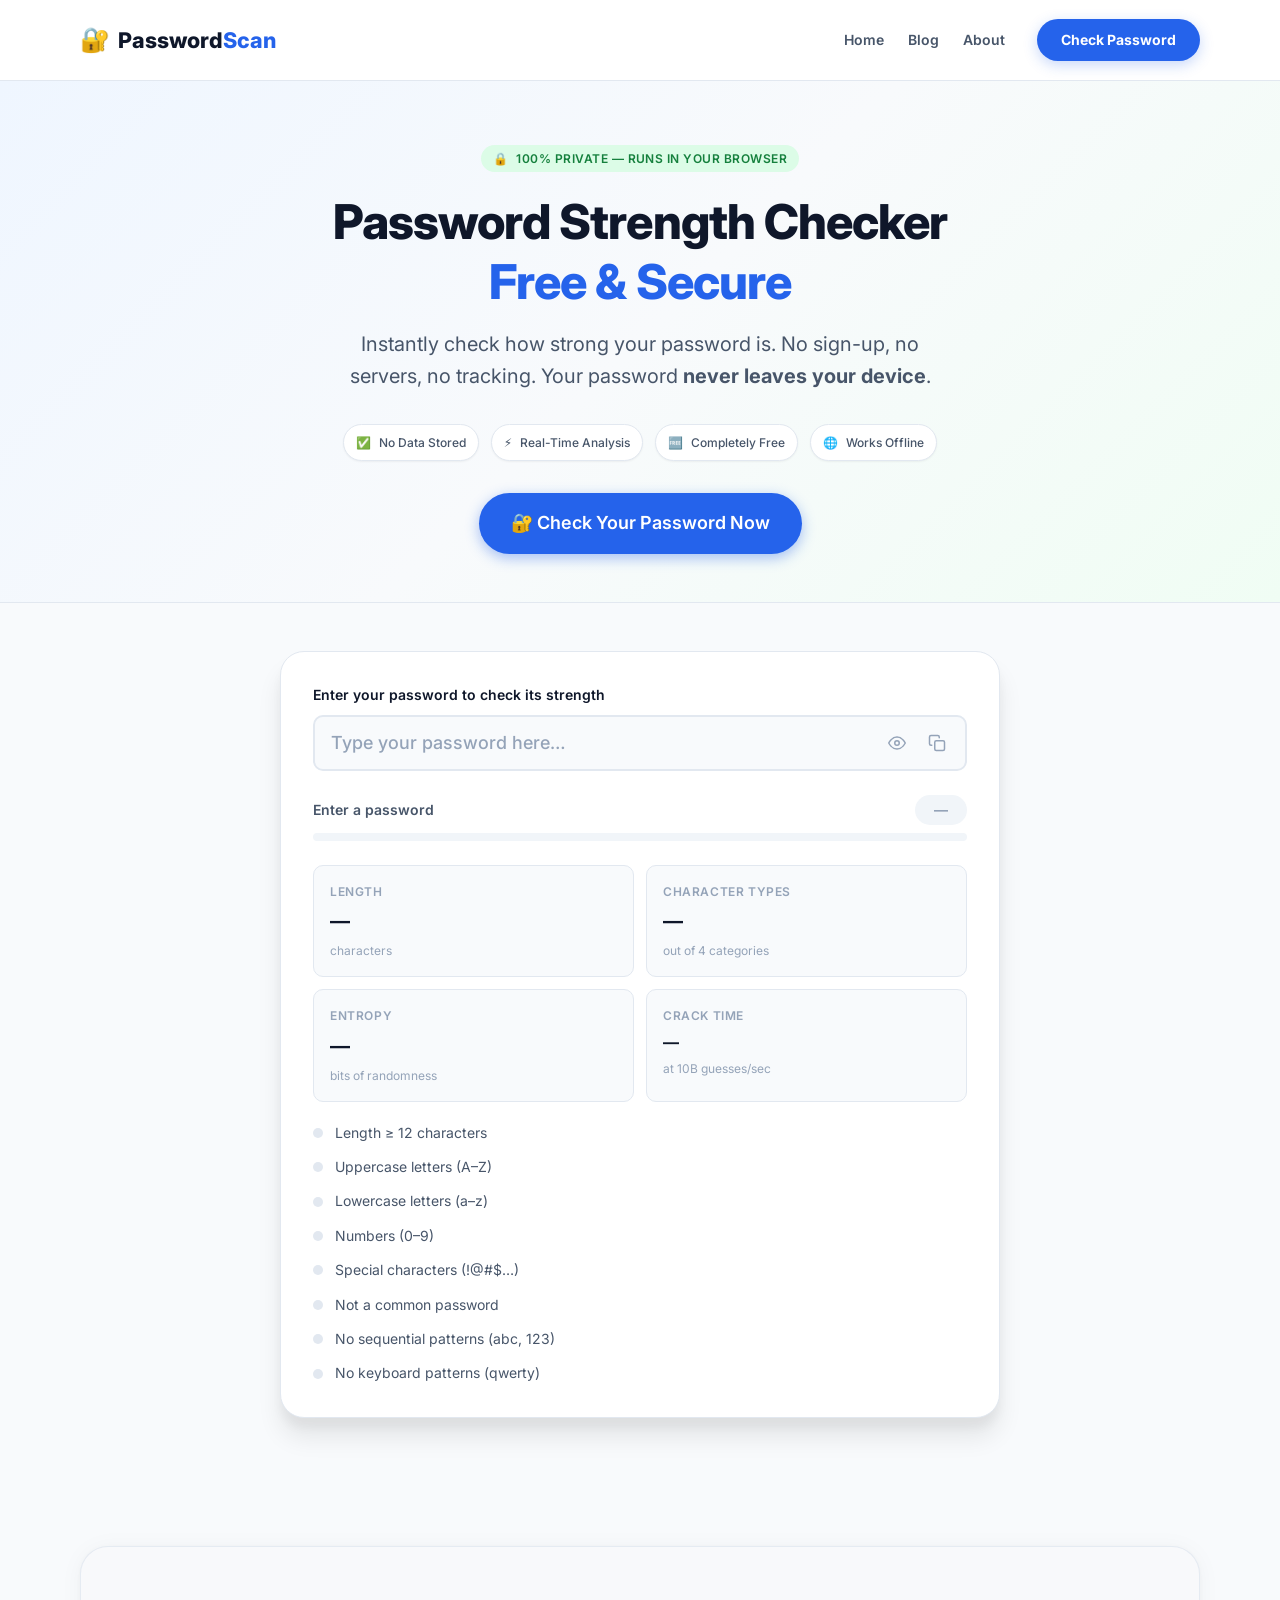
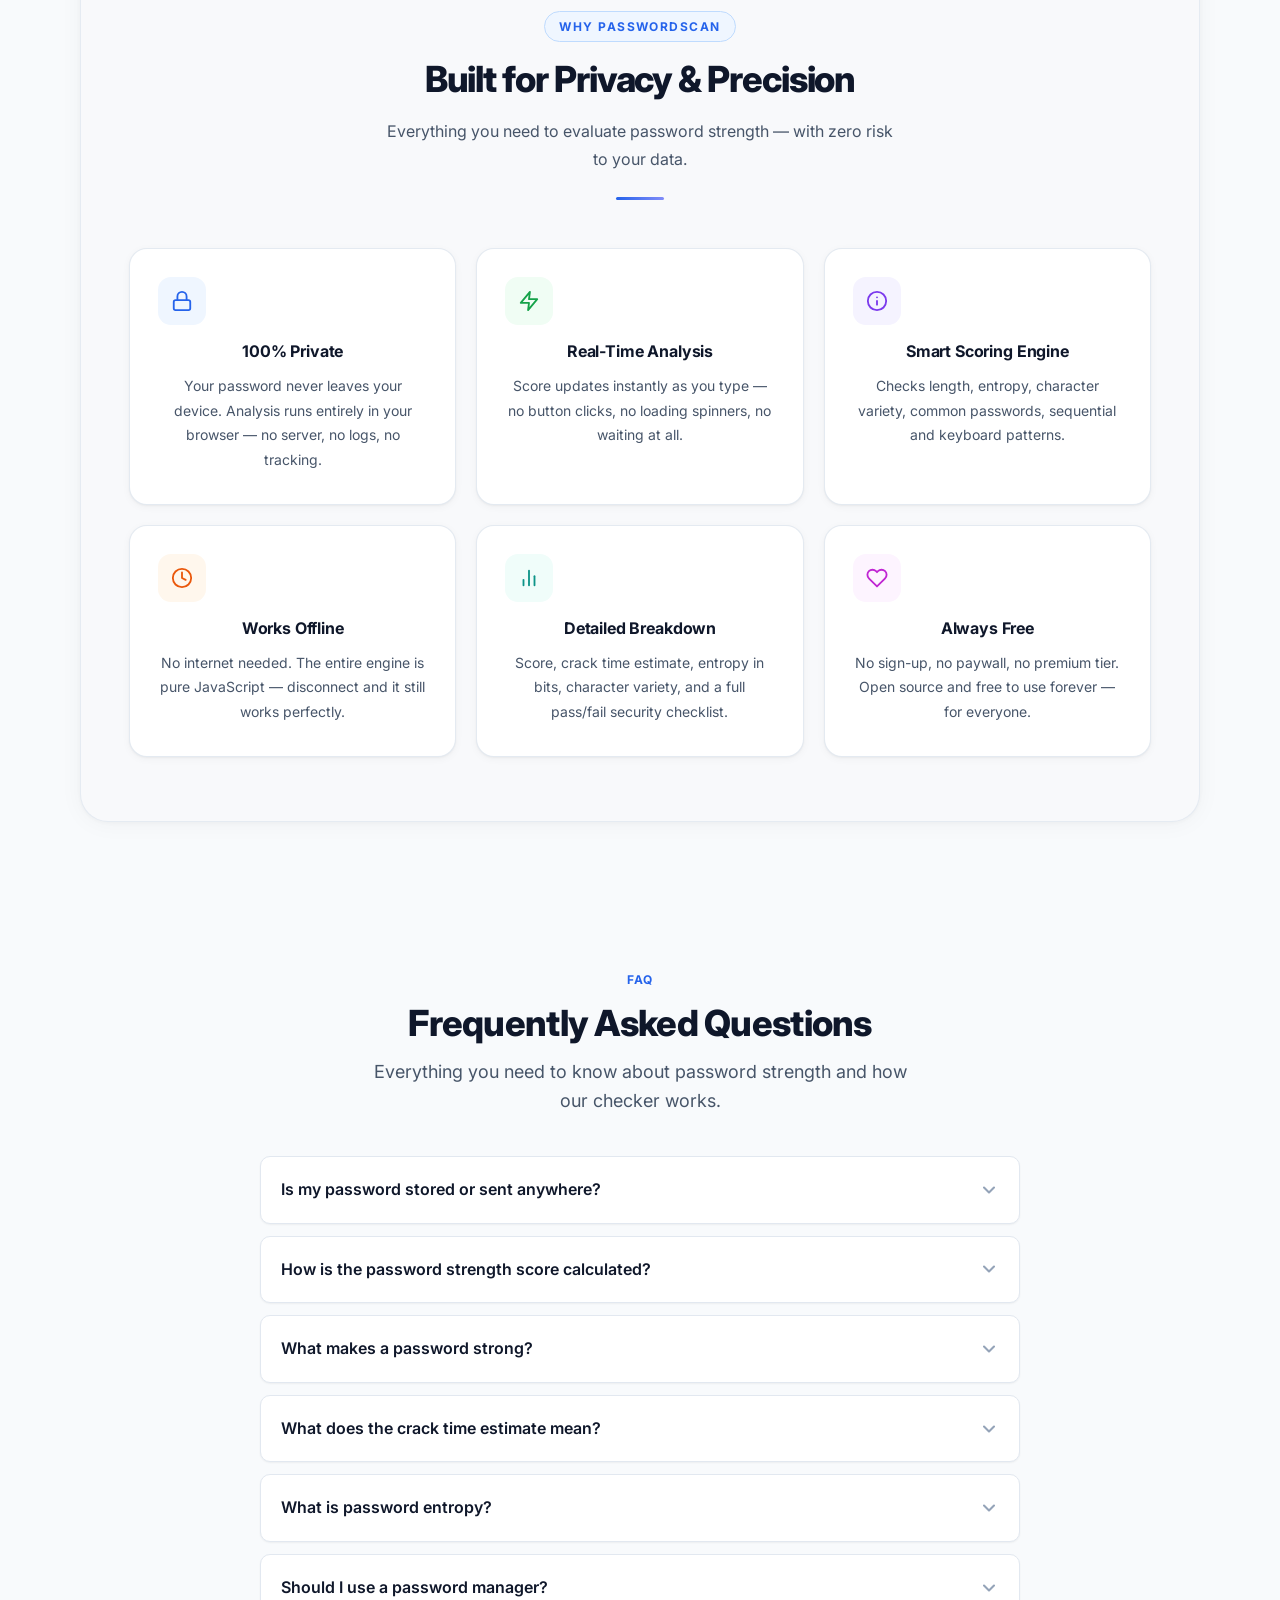
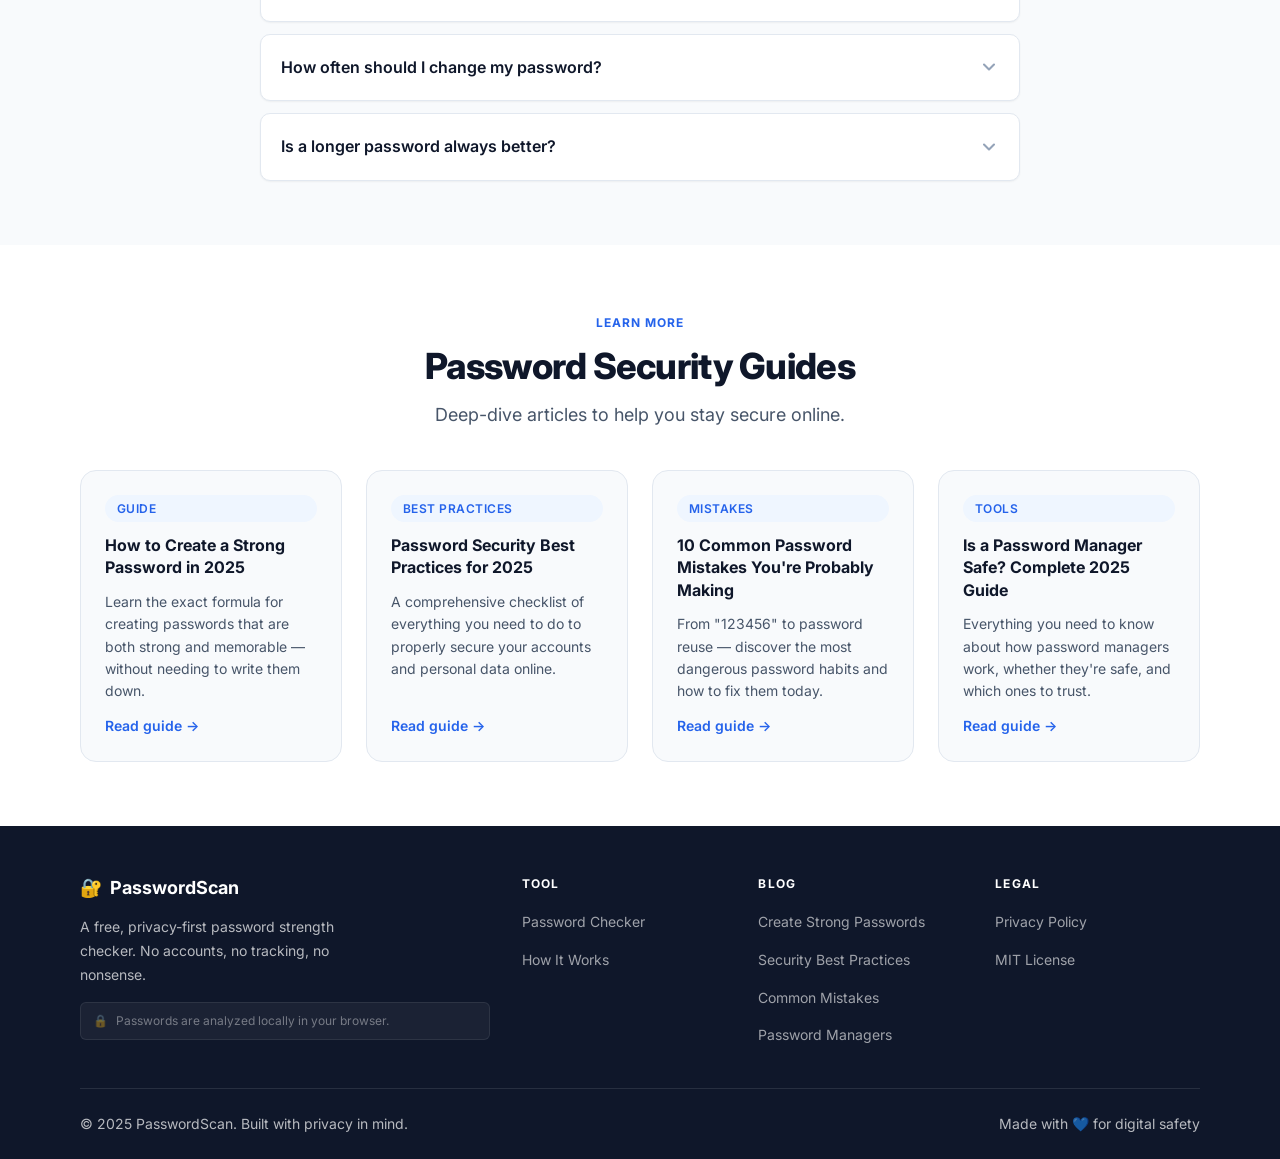
==== commit b0ef740b: "Add files via upload" ====
--- a/index.html
+++ b/index.html
@@ -121,7 +121,7 @@
     <main id="main-content">
 
         <!-- ── HERO ──────────────────────────────────────────────── -->
-        <section class="hero" aria-labelledby="hero-heading">
+        <section class="hero" id="hero" aria-labelledby="hero-heading">
             <div class="container">
                 <div class="hero-badge" aria-label="Privacy guarantee">
                     <span aria-hidden="true">🔒</span> 100% Private — Runs in Your Browser
--- a/css/styles.css
+++ b/css/styles.css
@@ -335,6 +335,8 @@
 /* Mobile nav toggle */
 .nav-toggle {
     display: none;
+    flex-direction: column;
+    gap: 4px;
     padding: var(--space-2);
     z-index: 1010;
 }
@@ -344,7 +346,6 @@
     width: 24px;
     height: 2px;
     background: var(--clr-text-primary);
-    margin: 5px 0;
     transition: 0.3s;
     border-radius: 2px;
 }
@@ -369,22 +370,26 @@
     }
 
     .main-nav {
-        position: fixed;
-        top: 0;
-        right: -100%;
-        width: 280px;
-        height: 100vh;
+        position: absolute;
+        top: 100%;
+        left: 0;
+        width: 100%;
+        height: auto;
+        max-height: 0;
         background: #fff;
         flex-direction: column;
         align-items: flex-start;
-        padding: 100px var(--space-8) var(--space-8);
-        box-shadow: -10px 0 30px rgba(0, 0, 0, 0.05);
-        transition: 0.4s cubic-bezier(0.4, 0, 0.2, 1);
-        gap: var(--space-8);
+        padding: 0 var(--space-8);
+        box-shadow: 0 10px 30px rgba(0, 0, 0, 0.05);
+        transition: max-height 0.4s cubic-bezier(0.4, 0, 0.2, 1), padding 0.4s ease;
+        gap: var(--space-4);
+        overflow: hidden;
+        border-top: 1px solid var(--clr-border);
     }
 
     .main-nav.open {
-        right: 0;
+        max-height: 100vh;
+        padding: var(--space-8);
     }
 
     .nav-links-wrap {
@@ -1556,23 +1561,7 @@
         display: flex;
     }
 
-    .main-nav {
-        display: none;
-        position: absolute;
-        top: 64px;
-        left: 0;
-        right: 0;
-        background: var(--clr-surface);
-        flex-direction: column;
-        padding: var(--space-4);
-        border-bottom: 1px solid var(--clr-border);
-        box-shadow: var(--shadow-md);
-        gap: var(--space-2);
-    }
-
-    .main-nav.open {
-        display: flex;
-    }
+    /* main-nav handled in 991px media query */
 
     .nav-link {
         width: 100%;
